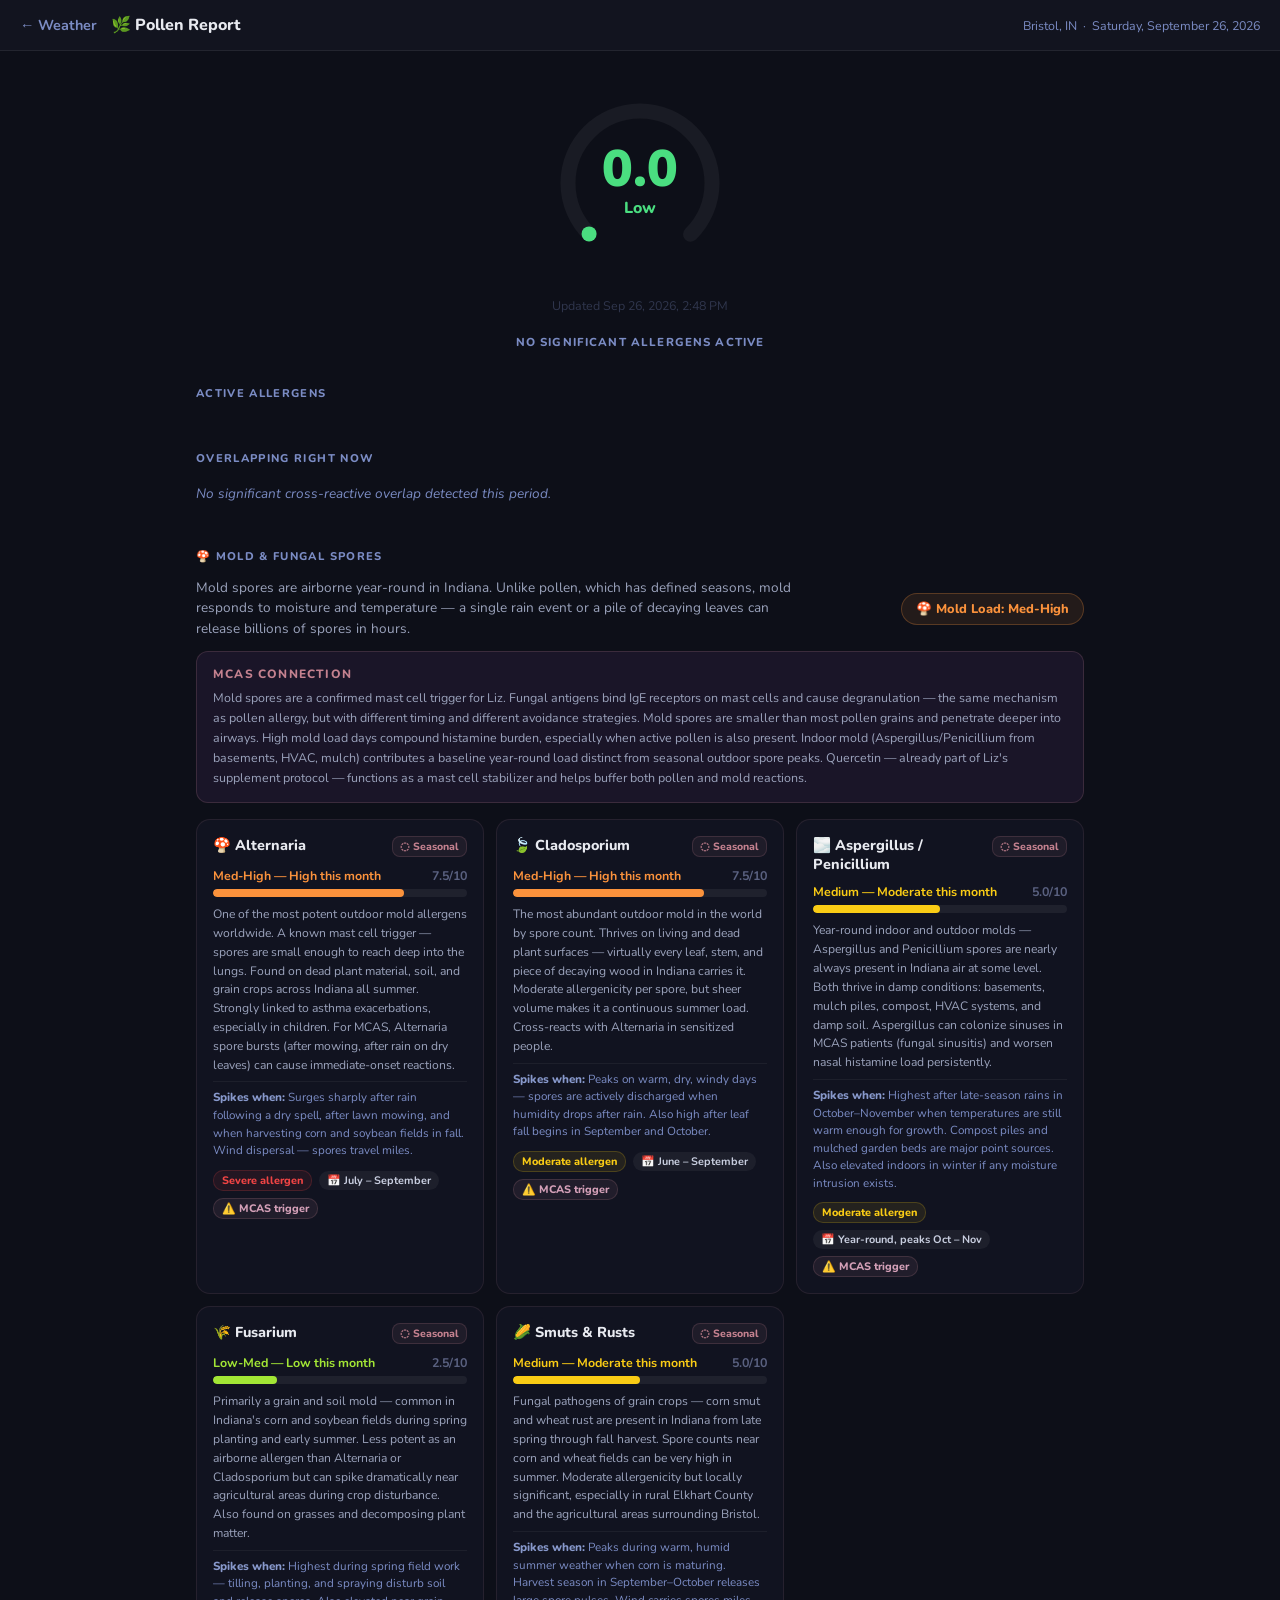
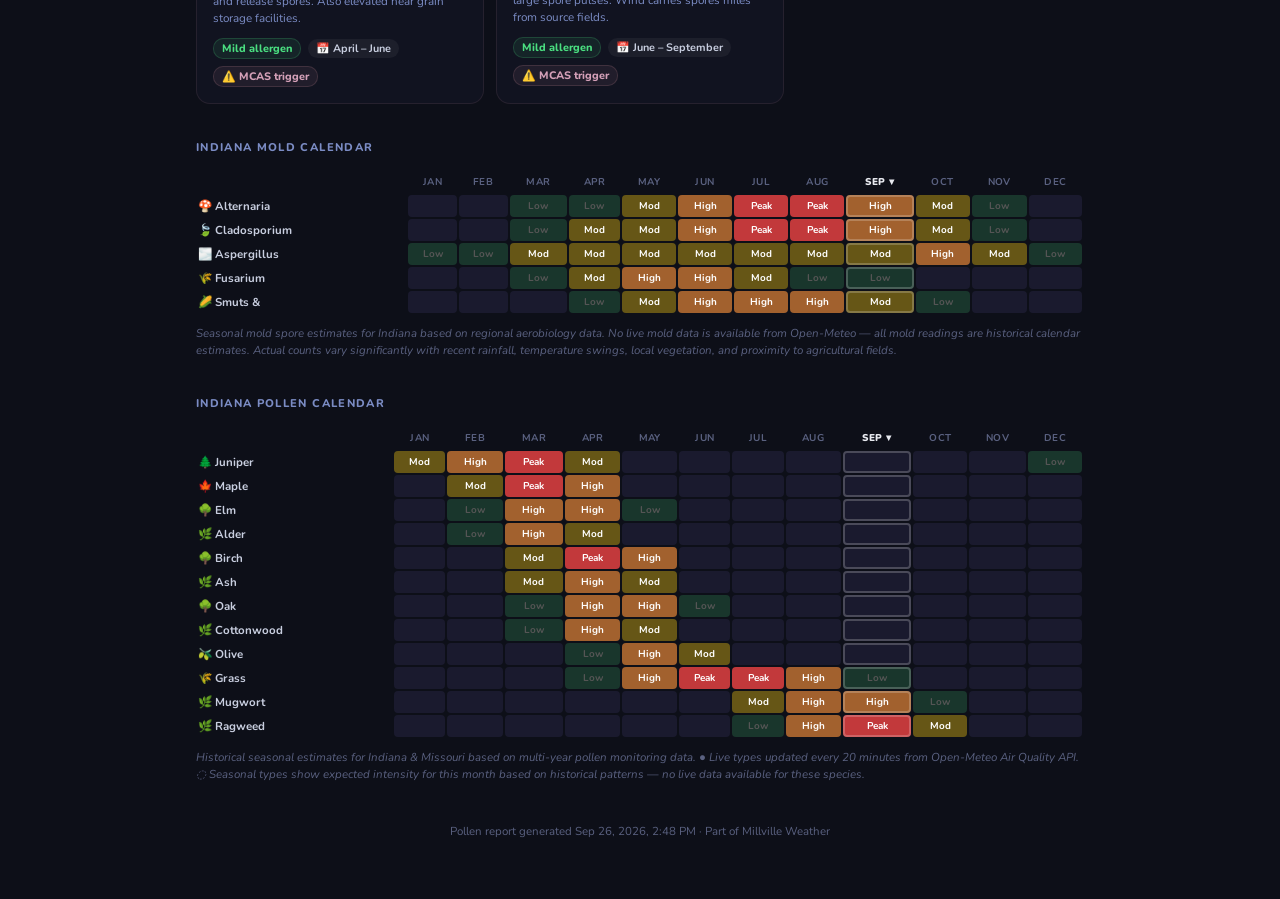
==== pollen.html @ 045cf6c4 "Weather update 2026-09-26T18:48:45.538Z" ====
<!DOCTYPE html>
<html lang="en">
<head>
<meta charset="UTF-8">
<meta name="viewport" content="width=device-width, initial-scale=1.0">
<title>Pollen Report — Bristol, IN</title>
<link href="https://fonts.googleapis.com/css2?family=Nunito:wght@400;600;700;800;900&display=swap" rel="stylesheet">
<style>
*,*::before,*::after{box-sizing:border-box;margin:0;padding:0}
body{font-family:'Nunito',sans-serif;background:#0d0f18;color:#e8eaf0;min-height:100vh}
a{text-decoration:none}

.top-bar{background:#12141f;border-bottom:1px solid #ffffff12;padding:14px 20px;display:flex;align-items:center;gap:14px;position:sticky;top:0;z-index:100}
.back-btn{color:#7b8cc4;font-size:0.9rem;font-weight:700;display:flex;align-items:center;gap:5px}
.back-btn:hover{color:#a0b4e8}
.top-bar-title{font-size:1rem;font-weight:800}
.top-bar-sub{font-size:0.78rem;color:#7b8cc4;margin-left:auto;text-align:right}

.container{max-width:920px;margin:0 auto;padding:28px 16px 60px}

.section-label{font-size:0.7rem;font-weight:800;letter-spacing:0.12em;text-transform:uppercase;color:#7b8cc4;margin-bottom:14px;margin-top:36px}

/* Gauge */
.score-section{text-align:center;margin-top:4px}
.gauge-outer{position:relative;display:inline-block;width:200px;height:200px}
.gauge-outer svg{display:block}
.gauge-center{position:absolute;top:50%;left:50%;transform:translate(-50%,-52%);text-align:center;pointer-events:none}
.gauge-num{font-size:3.2rem;font-weight:900;line-height:1}
.gauge-lbl{font-size:1rem;font-weight:800;margin-top:2px}
.updated-sub{font-size:0.78rem;color:#7b8cc450;margin-top:8px}

.predom-label{font-size:0.72rem;font-weight:800;text-transform:uppercase;letter-spacing:0.1em;color:#7b8cc4;margin:16px 0 10px}
.predom-chips{display:flex;flex-wrap:wrap;gap:8px;justify-content:center}
.predom-chip{background:#ffffff0f;border:1px solid #ffffff18;border-radius:20px;padding:6px 14px;font-size:0.85rem;font-weight:700;display:flex;align-items:center;gap:6px}

/* Allergen cards */
.allergen-grid{display:grid;grid-template-columns:repeat(auto-fill,minmax(260px,1fr));gap:12px}
.allergen-card{background:#12141f;border:1px solid #ffffff10;border-radius:14px;padding:16px}
.allergen-card.season-only{border-style:dashed;border-color:#ffffff18}
.card-top{display:flex;align-items:flex-start;justify-content:space-between;margin-bottom:10px;gap:8px}
.card-name{font-size:0.9rem;font-weight:800;line-height:1.3}
.live-badge{font-size:0.66rem;font-weight:800;color:#4ade80;background:#4ade8015;border:1px solid #4ade8030;border-radius:8px;padding:2px 7px;white-space:nowrap;flex-shrink:0}
.season-badge{font-size:0.66rem;font-weight:800;color:#facc15;background:#facc1515;border:1px solid #facc1530;border-radius:8px;padding:2px 7px;white-space:nowrap;flex-shrink:0}
.bar-row{display:flex;justify-content:space-between;margin-bottom:5px;font-size:0.78rem;font-weight:700}
.bar-track{background:#ffffff0f;border-radius:6px;height:8px;overflow:hidden}
.bar-fill{height:100%;border-radius:6px}
.card-note{font-size:0.76rem;color:#9ba3bc;line-height:1.55;margin-top:8px}
.card-meta{display:flex;gap:7px;margin-top:10px;flex-wrap:wrap;align-items:center}
.meta-pill{font-size:0.68rem;font-weight:700;background:#ffffff0d;border-radius:10px;padding:2px 8px;color:#c8cedf}
.allerg-pill{font-size:0.68rem;font-weight:800;border-radius:10px;padding:2px 8px}
.food-cross-row{font-size:0.73rem;color:#f59e0b;line-height:1.5;margin-top:7px;padding-top:7px;border-top:1px solid #f59e0b20}
.food-cross-label{font-weight:800;color:#fbbf24;margin-right:4px}

/* Overlaps */
.overlap-list{display:flex;flex-direction:column;gap:10px}
.overlap-card{background:#1e1222;border:1px solid #b5179e28;border-radius:12px;padding:14px 16px}
.overlap-title{font-size:0.9rem;font-weight:800;margin-bottom:5px;color:#d4a0e8}
.overlap-note{font-size:0.78rem;color:#9ba3bc;line-height:1.5}
.no-overlaps{font-size:0.85rem;color:#7b8cc4;font-style:italic;padding:4px 0}

/* Calendar */
.cal-wrap{overflow-x:auto;-webkit-overflow-scrolling:touch}
table.cal{width:100%;border-collapse:separate;border-spacing:2px;min-width:560px}
table.cal th{font-size:0.62rem;font-weight:700;text-transform:uppercase;letter-spacing:0.05em;color:#5a6180;padding:4px 2px;text-align:center}
table.cal th.cur{color:#e8eaf0;font-weight:900}
table.cal td.cal-label{font-size:0.72rem;font-weight:700;color:#c8cedf;white-space:nowrap;padding:3px 10px 3px 0;text-align:left}
.cal-cell{border-radius:4px;padding:4px 2px;text-align:center;font-size:0.62rem;font-weight:700;height:22px;display:flex;align-items:center;justify-content:center}
.cal-cell.cur-month{outline:2px solid #ffffff35;outline-offset:-2px;border-radius:4px}
.cal-note{font-size:0.72rem;color:#5a6180;margin-top:10px;font-style:italic;line-height:1.5}

/* Mold section */
.mold-header-row{display:flex;align-items:center;justify-content:space-between;flex-wrap:wrap;gap:10px;margin-bottom:12px}
.mold-overall-pill{font-size:0.8rem;font-weight:800;border-radius:20px;padding:6px 14px;border:1px solid}
.mold-mcas-note{background:#1a1528;border:1px solid #9b6b7a40;border-radius:12px;padding:14px 16px;margin-bottom:16px}
.mold-mcas-note-title{font-size:0.75rem;font-weight:800;text-transform:uppercase;letter-spacing:0.1em;color:#c4818f;margin-bottom:6px}
.mold-mcas-note-text{font-size:0.78rem;color:#9ba3bc;line-height:1.6}
.mold-grid{display:grid;grid-template-columns:repeat(auto-fill,minmax(260px,1fr));gap:12px}
.mold-card{background:#111320;border:1px solid #9b6b7a28;border-radius:14px;padding:16px}
.mold-card-top{display:flex;align-items:flex-start;justify-content:space-between;margin-bottom:10px;gap:8px}
.mold-card-name{font-size:0.9rem;font-weight:800;line-height:1.3}
.mold-season-badge{font-size:0.66rem;font-weight:800;color:#c4818f;background:#c4818f15;border:1px solid #c4818f30;border-radius:8px;padding:2px 7px;white-space:nowrap;flex-shrink:0}
.mold-card-note{font-size:0.76rem;color:#9ba3bc;line-height:1.55;margin-top:8px}
.mold-spikes-row{font-size:0.73rem;color:#7b8cc4;line-height:1.5;margin-top:7px;padding-top:7px;border-top:1px solid #ffffff0d}
.mold-spikes-label{font-weight:800;color:#8899cc}
.mold-card-meta{display:flex;gap:7px;margin-top:10px;flex-wrap:wrap;align-items:center}
.mold-allerg-pill{font-size:0.68rem;font-weight:800;border-radius:10px;padding:2px 8px}
.mold-mcas-pill{font-size:0.68rem;font-weight:800;background:#9b6b7a20;border:1px solid #9b6b7a40;border-radius:10px;padding:2px 8px;color:#d4a0b8}
.mold-cal-note{font-size:0.72rem;color:#5a6180;margin-top:10px;font-style:italic;line-height:1.5}

.page-footer{font-size:0.72rem;color:#5a6180;text-align:center;margin-top:40px}

@media(max-width:600px){
  .top-bar-sub{display:none}
  .allergen-grid{grid-template-columns:1fr}
  .gauge-outer{width:170px;height:170px}
  .gauge-num{font-size:2.6rem}
}
</style>
</head>
<body>

<div class="top-bar">
  <a href="index.html" class="back-btn">← Weather</a>
  <div class="top-bar-title">🌿 Pollen Report</div>
  <div class="top-bar-sub">Bristol, IN &nbsp;·&nbsp; Saturday, September 26, 2026</div>
</div>

<div class="container">

  <!-- ── Today's Score ── -->
  <div class="score-section">
    <div class="gauge-outer">
      <svg width="200" height="200" viewBox="0 0 200 200" style="transform:rotate(135deg)">
        <!-- background track: 270° arc -->
        <circle cx="100" cy="100" r="72" fill="none" stroke="#ffffff0d" stroke-width="15"
          stroke-dasharray="339.29 452.39" stroke-linecap="round"/>
        <!-- fill arc -->
        <circle cx="100" cy="100" r="72" fill="none" stroke="#4ade80" stroke-width="15"
          stroke-dasharray="0.00 452.39" stroke-linecap="round"/>
      </svg>
      <div class="gauge-center">
        <div class="gauge-num" style="color:#4ade80">0.0</div>
        <div class="gauge-lbl" style="color:#4ade80">Low</div>
      </div>
    </div>
    <div class="updated-sub">Updated Sep 26, 2026, 2:48 PM</div>

    <div class="predom-label" style="margin-top:20px">No significant allergens active</div>
  </div>

  <!-- ── Active Allergens ── -->
  <div class="section-label">Active Allergens</div>
  <div class="allergen-grid">
    
  </div>

  <!-- ── Cross-Reactivity ── -->
  <div class="section-label">Overlapping Right Now</div>
  <div class="overlap-list">
    <div class="no-overlaps">No significant cross-reactive overlap detected this period.</div>
  </div>

  <!-- ── Mold & Fungal Spores ── -->
  <div class="section-label" style="margin-top:42px">🍄 Mold &amp; Fungal Spores</div>

  <div class="mold-header-row">
    <div style="font-size:0.85rem;color:#9ba3bc;max-width:600px;line-height:1.5">
      Mold spores are airborne year-round in Indiana. Unlike pollen, which has defined seasons, mold responds to moisture and temperature — a single rain event or a pile of decaying leaves can release billions of spores in hours.
    </div>
    <div class="mold-overall-pill" style="color:#fb923c;background:#fb923c18;border-color:#fb923c40">
      🍄 Mold Load: Med-High
    </div>
  </div>

  <div class="mold-mcas-note">
    <div class="mold-mcas-note-title">MCAS Connection</div>
    <div class="mold-mcas-note-text">
      Mold spores are a confirmed mast cell trigger for Liz. Fungal antigens bind IgE receptors on mast cells and cause degranulation — the same mechanism as pollen allergy, but with different timing and different avoidance strategies. Mold spores are smaller than most pollen grains and penetrate deeper into airways. High mold load days compound histamine burden, especially when active pollen is also present. Indoor mold (Aspergillus/Penicillium from basements, HVAC, mulch) contributes a baseline year-round load distinct from seasonal outdoor spore peaks. Quercetin — already part of Liz's supplement protocol — functions as a mast cell stabilizer and helps buffer both pollen and mold reactions.
    </div>
  </div>

  <div class="mold-grid">
    <div class="mold-card">
  <div class="mold-card-top">
    <div class="mold-card-name">🍄 Alternaria</div>
    <span class="mold-season-badge">◌ Seasonal</span>
  </div>
  <div class="bar-row">
    <span style="color:#fb923c">Med-High — High this month</span>
    <span style="color:#5a6180">7.5/10</span>
  </div>
  <div class="bar-track"><div class="bar-fill" style="width:75%;background:#fb923c"></div></div>
  <div class="mold-card-note">One of the most potent outdoor mold allergens worldwide. A known mast cell trigger — spores are small enough to reach deep into the lungs. Found on dead plant material, soil, and grain crops across Indiana all summer. Strongly linked to asthma exacerbations, especially in children. For MCAS, Alternaria spore bursts (after mowing, after rain on dry leaves) can cause immediate-onset reactions.</div>
  <div class="mold-spikes-row"><span class="mold-spikes-label">Spikes when: </span>Surges sharply after rain following a dry spell, after lawn mowing, and when harvesting corn and soybean fields in fall. Wind dispersal — spores travel miles.</div>
  <div class="mold-card-meta">
    <span class="mold-allerg-pill" style="color:#ef4444;background:#ef444415;border:1px solid #ef444430">Severe allergen</span>
    <span class="meta-pill">📅 July – September</span>
    <span class="mold-mcas-pill">⚠️ MCAS trigger</span>
  </div>
</div><div class="mold-card">
  <div class="mold-card-top">
    <div class="mold-card-name">🍃 Cladosporium</div>
    <span class="mold-season-badge">◌ Seasonal</span>
  </div>
  <div class="bar-row">
    <span style="color:#fb923c">Med-High — High this month</span>
    <span style="color:#5a6180">7.5/10</span>
  </div>
  <div class="bar-track"><div class="bar-fill" style="width:75%;background:#fb923c"></div></div>
  <div class="mold-card-note">The most abundant outdoor mold in the world by spore count. Thrives on living and dead plant surfaces — virtually every leaf, stem, and piece of decaying wood in Indiana carries it. Moderate allergenicity per spore, but sheer volume makes it a continuous summer load. Cross-reacts with Alternaria in sensitized people.</div>
  <div class="mold-spikes-row"><span class="mold-spikes-label">Spikes when: </span>Peaks on warm, dry, windy days — spores are actively discharged when humidity drops after rain. Also high after leaf fall begins in September and October.</div>
  <div class="mold-card-meta">
    <span class="mold-allerg-pill" style="color:#facc15;background:#facc1515;border:1px solid #facc1530">Moderate allergen</span>
    <span class="meta-pill">📅 June – September</span>
    <span class="mold-mcas-pill">⚠️ MCAS trigger</span>
  </div>
</div><div class="mold-card">
  <div class="mold-card-top">
    <div class="mold-card-name">🌫️ Aspergillus / Penicillium</div>
    <span class="mold-season-badge">◌ Seasonal</span>
  </div>
  <div class="bar-row">
    <span style="color:#facc15">Medium — Moderate this month</span>
    <span style="color:#5a6180">5.0/10</span>
  </div>
  <div class="bar-track"><div class="bar-fill" style="width:50%;background:#facc15"></div></div>
  <div class="mold-card-note">Year-round indoor and outdoor molds — Aspergillus and Penicillium spores are nearly always present in Indiana air at some level. Both thrive in damp conditions: basements, mulch piles, compost, HVAC systems, and damp soil. Aspergillus can colonize sinuses in MCAS patients (fungal sinusitis) and worsen nasal histamine load persistently.</div>
  <div class="mold-spikes-row"><span class="mold-spikes-label">Spikes when: </span>Highest after late-season rains in October–November when temperatures are still warm enough for growth. Compost piles and mulched garden beds are major point sources. Also elevated indoors in winter if any moisture intrusion exists.</div>
  <div class="mold-card-meta">
    <span class="mold-allerg-pill" style="color:#facc15;background:#facc1515;border:1px solid #facc1530">Moderate allergen</span>
    <span class="meta-pill">📅 Year-round, peaks Oct – Nov</span>
    <span class="mold-mcas-pill">⚠️ MCAS trigger</span>
  </div>
</div><div class="mold-card">
  <div class="mold-card-top">
    <div class="mold-card-name">🌾 Fusarium</div>
    <span class="mold-season-badge">◌ Seasonal</span>
  </div>
  <div class="bar-row">
    <span style="color:#a3e635">Low-Med — Low this month</span>
    <span style="color:#5a6180">2.5/10</span>
  </div>
  <div class="bar-track"><div class="bar-fill" style="width:25%;background:#a3e635"></div></div>
  <div class="mold-card-note">Primarily a grain and soil mold — common in Indiana's corn and soybean fields during spring planting and early summer. Less potent as an airborne allergen than Alternaria or Cladosporium but can spike dramatically near agricultural areas during crop disturbance. Also found on grasses and decomposing plant matter.</div>
  <div class="mold-spikes-row"><span class="mold-spikes-label">Spikes when: </span>Highest during spring field work — tilling, planting, and spraying disturb soil and release spores. Also elevated near grain storage facilities.</div>
  <div class="mold-card-meta">
    <span class="mold-allerg-pill" style="color:#4ade80;background:#4ade8015;border:1px solid #4ade8030">Mild allergen</span>
    <span class="meta-pill">📅 April – June</span>
    <span class="mold-mcas-pill">⚠️ MCAS trigger</span>
  </div>
</div><div class="mold-card">
  <div class="mold-card-top">
    <div class="mold-card-name">🌽 Smuts & Rusts</div>
    <span class="mold-season-badge">◌ Seasonal</span>
  </div>
  <div class="bar-row">
    <span style="color:#facc15">Medium — Moderate this month</span>
    <span style="color:#5a6180">5.0/10</span>
  </div>
  <div class="bar-track"><div class="bar-fill" style="width:50%;background:#facc15"></div></div>
  <div class="mold-card-note">Fungal pathogens of grain crops — corn smut and wheat rust are present in Indiana from late spring through fall harvest. Spore counts near corn and wheat fields can be very high in summer. Moderate allergenicity but locally significant, especially in rural Elkhart County and the agricultural areas surrounding Bristol.</div>
  <div class="mold-spikes-row"><span class="mold-spikes-label">Spikes when: </span>Peaks during warm, humid summer weather when corn is maturing. Harvest season in September–October releases large spore pulses. Wind carries spores miles from source fields.</div>
  <div class="mold-card-meta">
    <span class="mold-allerg-pill" style="color:#4ade80;background:#4ade8015;border:1px solid #4ade8030">Mild allergen</span>
    <span class="meta-pill">📅 June – September</span>
    <span class="mold-mcas-pill">⚠️ MCAS trigger</span>
  </div>
</div>
  </div>

  <!-- ── Mold Calendar ── -->
  <div class="section-label" style="margin-top:36px">Indiana Mold Calendar</div>
  <div class="cal-wrap">
  <table class="cal">
    <thead>
      <tr>
        <th></th>
        <th class="">Jan</th><th class="">Feb</th><th class="">Mar</th><th class="">Apr</th><th class="">May</th><th class="">Jun</th><th class="">Jul</th><th class="">Aug</th><th class="cur">Sep ▾</th><th class="">Oct</th><th class="">Nov</th><th class="">Dec</th>
      </tr>
    </thead>
    <tbody>
      <tr>
    <td class="cal-label">🍄 Alternaria</td>
    <td><div class="cal-cell" style="background:#1a1a2e;color:#555"></div></td><td><div class="cal-cell" style="background:#1a1a2e;color:#555"></div></td><td><div class="cal-cell" style="background:#4ade8030;color:#555">Low</div></td><td><div class="cal-cell" style="background:#4ade8030;color:#555">Low</div></td><td><div class="cal-cell" style="background:#facc1560;color:#fff">Mod</div></td><td><div class="cal-cell" style="background:#fb923ca0;color:#fff">High</div></td><td><div class="cal-cell" style="background:#ef4444cc;color:#fff">Peak</div></td><td><div class="cal-cell" style="background:#ef4444cc;color:#fff">Peak</div></td><td><div class="cal-cell cur-month" style="background:#fb923ca0;color:#fff">High</div></td><td><div class="cal-cell" style="background:#facc1560;color:#fff">Mod</div></td><td><div class="cal-cell" style="background:#4ade8030;color:#555">Low</div></td><td><div class="cal-cell" style="background:#1a1a2e;color:#555"></div></td>
  </tr><tr>
    <td class="cal-label">🍃 Cladosporium</td>
    <td><div class="cal-cell" style="background:#1a1a2e;color:#555"></div></td><td><div class="cal-cell" style="background:#1a1a2e;color:#555"></div></td><td><div class="cal-cell" style="background:#4ade8030;color:#555">Low</div></td><td><div class="cal-cell" style="background:#facc1560;color:#fff">Mod</div></td><td><div class="cal-cell" style="background:#facc1560;color:#fff">Mod</div></td><td><div class="cal-cell" style="background:#fb923ca0;color:#fff">High</div></td><td><div class="cal-cell" style="background:#ef4444cc;color:#fff">Peak</div></td><td><div class="cal-cell" style="background:#ef4444cc;color:#fff">Peak</div></td><td><div class="cal-cell cur-month" style="background:#fb923ca0;color:#fff">High</div></td><td><div class="cal-cell" style="background:#facc1560;color:#fff">Mod</div></td><td><div class="cal-cell" style="background:#4ade8030;color:#555">Low</div></td><td><div class="cal-cell" style="background:#1a1a2e;color:#555"></div></td>
  </tr><tr>
    <td class="cal-label">🌫️ Aspergillus </td>
    <td><div class="cal-cell" style="background:#4ade8030;color:#555">Low</div></td><td><div class="cal-cell" style="background:#4ade8030;color:#555">Low</div></td><td><div class="cal-cell" style="background:#facc1560;color:#fff">Mod</div></td><td><div class="cal-cell" style="background:#facc1560;color:#fff">Mod</div></td><td><div class="cal-cell" style="background:#facc1560;color:#fff">Mod</div></td><td><div class="cal-cell" style="background:#facc1560;color:#fff">Mod</div></td><td><div class="cal-cell" style="background:#facc1560;color:#fff">Mod</div></td><td><div class="cal-cell" style="background:#facc1560;color:#fff">Mod</div></td><td><div class="cal-cell cur-month" style="background:#facc1560;color:#fff">Mod</div></td><td><div class="cal-cell" style="background:#fb923ca0;color:#fff">High</div></td><td><div class="cal-cell" style="background:#facc1560;color:#fff">Mod</div></td><td><div class="cal-cell" style="background:#4ade8030;color:#555">Low</div></td>
  </tr><tr>
    <td class="cal-label">🌾 Fusarium</td>
    <td><div class="cal-cell" style="background:#1a1a2e;color:#555"></div></td><td><div class="cal-cell" style="background:#1a1a2e;color:#555"></div></td><td><div class="cal-cell" style="background:#4ade8030;color:#555">Low</div></td><td><div class="cal-cell" style="background:#facc1560;color:#fff">Mod</div></td><td><div class="cal-cell" style="background:#fb923ca0;color:#fff">High</div></td><td><div class="cal-cell" style="background:#fb923ca0;color:#fff">High</div></td><td><div class="cal-cell" style="background:#facc1560;color:#fff">Mod</div></td><td><div class="cal-cell" style="background:#4ade8030;color:#555">Low</div></td><td><div class="cal-cell cur-month" style="background:#4ade8030;color:#555">Low</div></td><td><div class="cal-cell" style="background:#1a1a2e;color:#555"></div></td><td><div class="cal-cell" style="background:#1a1a2e;color:#555"></div></td><td><div class="cal-cell" style="background:#1a1a2e;color:#555"></div></td>
  </tr><tr>
    <td class="cal-label">🌽 Smuts &</td>
    <td><div class="cal-cell" style="background:#1a1a2e;color:#555"></div></td><td><div class="cal-cell" style="background:#1a1a2e;color:#555"></div></td><td><div class="cal-cell" style="background:#1a1a2e;color:#555"></div></td><td><div class="cal-cell" style="background:#4ade8030;color:#555">Low</div></td><td><div class="cal-cell" style="background:#facc1560;color:#fff">Mod</div></td><td><div class="cal-cell" style="background:#fb923ca0;color:#fff">High</div></td><td><div class="cal-cell" style="background:#fb923ca0;color:#fff">High</div></td><td><div class="cal-cell" style="background:#fb923ca0;color:#fff">High</div></td><td><div class="cal-cell cur-month" style="background:#facc1560;color:#fff">Mod</div></td><td><div class="cal-cell" style="background:#4ade8030;color:#555">Low</div></td><td><div class="cal-cell" style="background:#1a1a2e;color:#555"></div></td><td><div class="cal-cell" style="background:#1a1a2e;color:#555"></div></td>
  </tr>
    </tbody>
  </table>
  </div>
  <div class="mold-cal-note">Seasonal mold spore estimates for Indiana based on regional aerobiology data. No live mold data is available from Open-Meteo — all mold readings are historical calendar estimates. Actual counts vary significantly with recent rainfall, temperature swings, local vegetation, and proximity to agricultural fields.</div>

  <!-- ── Year Calendar ── -->
  <div class="section-label">Indiana Pollen Calendar</div>
  <div class="cal-wrap">
  <table class="cal">
    <thead>
      <tr>
        <th></th>
        <th class="">Jan</th><th class="">Feb</th><th class="">Mar</th><th class="">Apr</th><th class="">May</th><th class="">Jun</th><th class="">Jul</th><th class="">Aug</th><th class="cur">Sep ▾</th><th class="">Oct</th><th class="">Nov</th><th class="">Dec</th>
      </tr>
    </thead>
    <tbody>
      <tr>
    <td class="cal-label">🌲 Juniper </td>
    <td><div class="cal-cell" style="background:#facc1560;color:#fff">Mod</div></td><td><div class="cal-cell" style="background:#fb923ca0;color:#fff">High</div></td><td><div class="cal-cell" style="background:#ef4444cc;color:#fff">Peak</div></td><td><div class="cal-cell" style="background:#facc1560;color:#fff">Mod</div></td><td><div class="cal-cell" style="background:#1a1a2e;color:#555"></div></td><td><div class="cal-cell" style="background:#1a1a2e;color:#555"></div></td><td><div class="cal-cell" style="background:#1a1a2e;color:#555"></div></td><td><div class="cal-cell" style="background:#1a1a2e;color:#555"></div></td><td><div class="cal-cell cur-month" style="background:#1a1a2e;color:#555"></div></td><td><div class="cal-cell" style="background:#1a1a2e;color:#555"></div></td><td><div class="cal-cell" style="background:#1a1a2e;color:#555"></div></td><td><div class="cal-cell" style="background:#4ade8030;color:#555">Low</div></td>
  </tr><tr>
    <td class="cal-label">🍁 Maple</td>
    <td><div class="cal-cell" style="background:#1a1a2e;color:#555"></div></td><td><div class="cal-cell" style="background:#facc1560;color:#fff">Mod</div></td><td><div class="cal-cell" style="background:#ef4444cc;color:#fff">Peak</div></td><td><div class="cal-cell" style="background:#fb923ca0;color:#fff">High</div></td><td><div class="cal-cell" style="background:#1a1a2e;color:#555"></div></td><td><div class="cal-cell" style="background:#1a1a2e;color:#555"></div></td><td><div class="cal-cell" style="background:#1a1a2e;color:#555"></div></td><td><div class="cal-cell" style="background:#1a1a2e;color:#555"></div></td><td><div class="cal-cell cur-month" style="background:#1a1a2e;color:#555"></div></td><td><div class="cal-cell" style="background:#1a1a2e;color:#555"></div></td><td><div class="cal-cell" style="background:#1a1a2e;color:#555"></div></td><td><div class="cal-cell" style="background:#1a1a2e;color:#555"></div></td>
  </tr><tr>
    <td class="cal-label">🌳 Elm</td>
    <td><div class="cal-cell" style="background:#1a1a2e;color:#555"></div></td><td><div class="cal-cell" style="background:#4ade8030;color:#555">Low</div></td><td><div class="cal-cell" style="background:#fb923ca0;color:#fff">High</div></td><td><div class="cal-cell" style="background:#fb923ca0;color:#fff">High</div></td><td><div class="cal-cell" style="background:#4ade8030;color:#555">Low</div></td><td><div class="cal-cell" style="background:#1a1a2e;color:#555"></div></td><td><div class="cal-cell" style="background:#1a1a2e;color:#555"></div></td><td><div class="cal-cell" style="background:#1a1a2e;color:#555"></div></td><td><div class="cal-cell cur-month" style="background:#1a1a2e;color:#555"></div></td><td><div class="cal-cell" style="background:#1a1a2e;color:#555"></div></td><td><div class="cal-cell" style="background:#1a1a2e;color:#555"></div></td><td><div class="cal-cell" style="background:#1a1a2e;color:#555"></div></td>
  </tr><tr>
    <td class="cal-label">🌿 Alder</td>
    <td><div class="cal-cell" style="background:#1a1a2e;color:#555"></div></td><td><div class="cal-cell" style="background:#4ade8030;color:#555">Low</div></td><td><div class="cal-cell" style="background:#fb923ca0;color:#fff">High</div></td><td><div class="cal-cell" style="background:#facc1560;color:#fff">Mod</div></td><td><div class="cal-cell" style="background:#1a1a2e;color:#555"></div></td><td><div class="cal-cell" style="background:#1a1a2e;color:#555"></div></td><td><div class="cal-cell" style="background:#1a1a2e;color:#555"></div></td><td><div class="cal-cell" style="background:#1a1a2e;color:#555"></div></td><td><div class="cal-cell cur-month" style="background:#1a1a2e;color:#555"></div></td><td><div class="cal-cell" style="background:#1a1a2e;color:#555"></div></td><td><div class="cal-cell" style="background:#1a1a2e;color:#555"></div></td><td><div class="cal-cell" style="background:#1a1a2e;color:#555"></div></td>
  </tr><tr>
    <td class="cal-label">🌳 Birch</td>
    <td><div class="cal-cell" style="background:#1a1a2e;color:#555"></div></td><td><div class="cal-cell" style="background:#1a1a2e;color:#555"></div></td><td><div class="cal-cell" style="background:#facc1560;color:#fff">Mod</div></td><td><div class="cal-cell" style="background:#ef4444cc;color:#fff">Peak</div></td><td><div class="cal-cell" style="background:#fb923ca0;color:#fff">High</div></td><td><div class="cal-cell" style="background:#1a1a2e;color:#555"></div></td><td><div class="cal-cell" style="background:#1a1a2e;color:#555"></div></td><td><div class="cal-cell" style="background:#1a1a2e;color:#555"></div></td><td><div class="cal-cell cur-month" style="background:#1a1a2e;color:#555"></div></td><td><div class="cal-cell" style="background:#1a1a2e;color:#555"></div></td><td><div class="cal-cell" style="background:#1a1a2e;color:#555"></div></td><td><div class="cal-cell" style="background:#1a1a2e;color:#555"></div></td>
  </tr><tr>
    <td class="cal-label">🌿 Ash</td>
    <td><div class="cal-cell" style="background:#1a1a2e;color:#555"></div></td><td><div class="cal-cell" style="background:#1a1a2e;color:#555"></div></td><td><div class="cal-cell" style="background:#facc1560;color:#fff">Mod</div></td><td><div class="cal-cell" style="background:#fb923ca0;color:#fff">High</div></td><td><div class="cal-cell" style="background:#facc1560;color:#fff">Mod</div></td><td><div class="cal-cell" style="background:#1a1a2e;color:#555"></div></td><td><div class="cal-cell" style="background:#1a1a2e;color:#555"></div></td><td><div class="cal-cell" style="background:#1a1a2e;color:#555"></div></td><td><div class="cal-cell cur-month" style="background:#1a1a2e;color:#555"></div></td><td><div class="cal-cell" style="background:#1a1a2e;color:#555"></div></td><td><div class="cal-cell" style="background:#1a1a2e;color:#555"></div></td><td><div class="cal-cell" style="background:#1a1a2e;color:#555"></div></td>
  </tr><tr>
    <td class="cal-label">🌳 Oak</td>
    <td><div class="cal-cell" style="background:#1a1a2e;color:#555"></div></td><td><div class="cal-cell" style="background:#1a1a2e;color:#555"></div></td><td><div class="cal-cell" style="background:#4ade8030;color:#555">Low</div></td><td><div class="cal-cell" style="background:#fb923ca0;color:#fff">High</div></td><td><div class="cal-cell" style="background:#fb923ca0;color:#fff">High</div></td><td><div class="cal-cell" style="background:#4ade8030;color:#555">Low</div></td><td><div class="cal-cell" style="background:#1a1a2e;color:#555"></div></td><td><div class="cal-cell" style="background:#1a1a2e;color:#555"></div></td><td><div class="cal-cell cur-month" style="background:#1a1a2e;color:#555"></div></td><td><div class="cal-cell" style="background:#1a1a2e;color:#555"></div></td><td><div class="cal-cell" style="background:#1a1a2e;color:#555"></div></td><td><div class="cal-cell" style="background:#1a1a2e;color:#555"></div></td>
  </tr><tr>
    <td class="cal-label">🌿 Cottonwood </td>
    <td><div class="cal-cell" style="background:#1a1a2e;color:#555"></div></td><td><div class="cal-cell" style="background:#1a1a2e;color:#555"></div></td><td><div class="cal-cell" style="background:#4ade8030;color:#555">Low</div></td><td><div class="cal-cell" style="background:#fb923ca0;color:#fff">High</div></td><td><div class="cal-cell" style="background:#facc1560;color:#fff">Mod</div></td><td><div class="cal-cell" style="background:#1a1a2e;color:#555"></div></td><td><div class="cal-cell" style="background:#1a1a2e;color:#555"></div></td><td><div class="cal-cell" style="background:#1a1a2e;color:#555"></div></td><td><div class="cal-cell cur-month" style="background:#1a1a2e;color:#555"></div></td><td><div class="cal-cell" style="background:#1a1a2e;color:#555"></div></td><td><div class="cal-cell" style="background:#1a1a2e;color:#555"></div></td><td><div class="cal-cell" style="background:#1a1a2e;color:#555"></div></td>
  </tr><tr>
    <td class="cal-label">🫒 Olive</td>
    <td><div class="cal-cell" style="background:#1a1a2e;color:#555"></div></td><td><div class="cal-cell" style="background:#1a1a2e;color:#555"></div></td><td><div class="cal-cell" style="background:#1a1a2e;color:#555"></div></td><td><div class="cal-cell" style="background:#4ade8030;color:#555">Low</div></td><td><div class="cal-cell" style="background:#fb923ca0;color:#fff">High</div></td><td><div class="cal-cell" style="background:#facc1560;color:#fff">Mod</div></td><td><div class="cal-cell" style="background:#1a1a2e;color:#555"></div></td><td><div class="cal-cell" style="background:#1a1a2e;color:#555"></div></td><td><div class="cal-cell cur-month" style="background:#1a1a2e;color:#555"></div></td><td><div class="cal-cell" style="background:#1a1a2e;color:#555"></div></td><td><div class="cal-cell" style="background:#1a1a2e;color:#555"></div></td><td><div class="cal-cell" style="background:#1a1a2e;color:#555"></div></td>
  </tr><tr>
    <td class="cal-label">🌾 Grass</td>
    <td><div class="cal-cell" style="background:#1a1a2e;color:#555"></div></td><td><div class="cal-cell" style="background:#1a1a2e;color:#555"></div></td><td><div class="cal-cell" style="background:#1a1a2e;color:#555"></div></td><td><div class="cal-cell" style="background:#4ade8030;color:#555">Low</div></td><td><div class="cal-cell" style="background:#fb923ca0;color:#fff">High</div></td><td><div class="cal-cell" style="background:#ef4444cc;color:#fff">Peak</div></td><td><div class="cal-cell" style="background:#ef4444cc;color:#fff">Peak</div></td><td><div class="cal-cell" style="background:#fb923ca0;color:#fff">High</div></td><td><div class="cal-cell cur-month" style="background:#4ade8030;color:#555">Low</div></td><td><div class="cal-cell" style="background:#1a1a2e;color:#555"></div></td><td><div class="cal-cell" style="background:#1a1a2e;color:#555"></div></td><td><div class="cal-cell" style="background:#1a1a2e;color:#555"></div></td>
  </tr><tr>
    <td class="cal-label">🌿 Mugwort</td>
    <td><div class="cal-cell" style="background:#1a1a2e;color:#555"></div></td><td><div class="cal-cell" style="background:#1a1a2e;color:#555"></div></td><td><div class="cal-cell" style="background:#1a1a2e;color:#555"></div></td><td><div class="cal-cell" style="background:#1a1a2e;color:#555"></div></td><td><div class="cal-cell" style="background:#1a1a2e;color:#555"></div></td><td><div class="cal-cell" style="background:#1a1a2e;color:#555"></div></td><td><div class="cal-cell" style="background:#facc1560;color:#fff">Mod</div></td><td><div class="cal-cell" style="background:#fb923ca0;color:#fff">High</div></td><td><div class="cal-cell cur-month" style="background:#fb923ca0;color:#fff">High</div></td><td><div class="cal-cell" style="background:#4ade8030;color:#555">Low</div></td><td><div class="cal-cell" style="background:#1a1a2e;color:#555"></div></td><td><div class="cal-cell" style="background:#1a1a2e;color:#555"></div></td>
  </tr><tr>
    <td class="cal-label">🌿 Ragweed</td>
    <td><div class="cal-cell" style="background:#1a1a2e;color:#555"></div></td><td><div class="cal-cell" style="background:#1a1a2e;color:#555"></div></td><td><div class="cal-cell" style="background:#1a1a2e;color:#555"></div></td><td><div class="cal-cell" style="background:#1a1a2e;color:#555"></div></td><td><div class="cal-cell" style="background:#1a1a2e;color:#555"></div></td><td><div class="cal-cell" style="background:#1a1a2e;color:#555"></div></td><td><div class="cal-cell" style="background:#4ade8030;color:#555">Low</div></td><td><div class="cal-cell" style="background:#fb923ca0;color:#fff">High</div></td><td><div class="cal-cell cur-month" style="background:#ef4444cc;color:#fff">Peak</div></td><td><div class="cal-cell" style="background:#facc1560;color:#fff">Mod</div></td><td><div class="cal-cell" style="background:#1a1a2e;color:#555"></div></td><td><div class="cal-cell" style="background:#1a1a2e;color:#555"></div></td>
  </tr>
    </tbody>
  </table>
  </div>
  <div class="cal-note">Historical seasonal estimates for Indiana &amp; Missouri based on multi-year pollen monitoring data. ● Live types updated every 20 minutes from Open-Meteo Air Quality API. ◌ Seasonal types show expected intensity for this month based on historical patterns — no live data available for these species.</div>

  <div class="page-footer">Pollen report generated Sep 26, 2026, 2:48 PM · Part of Millville Weather</div>

</div>
</body>
</html>
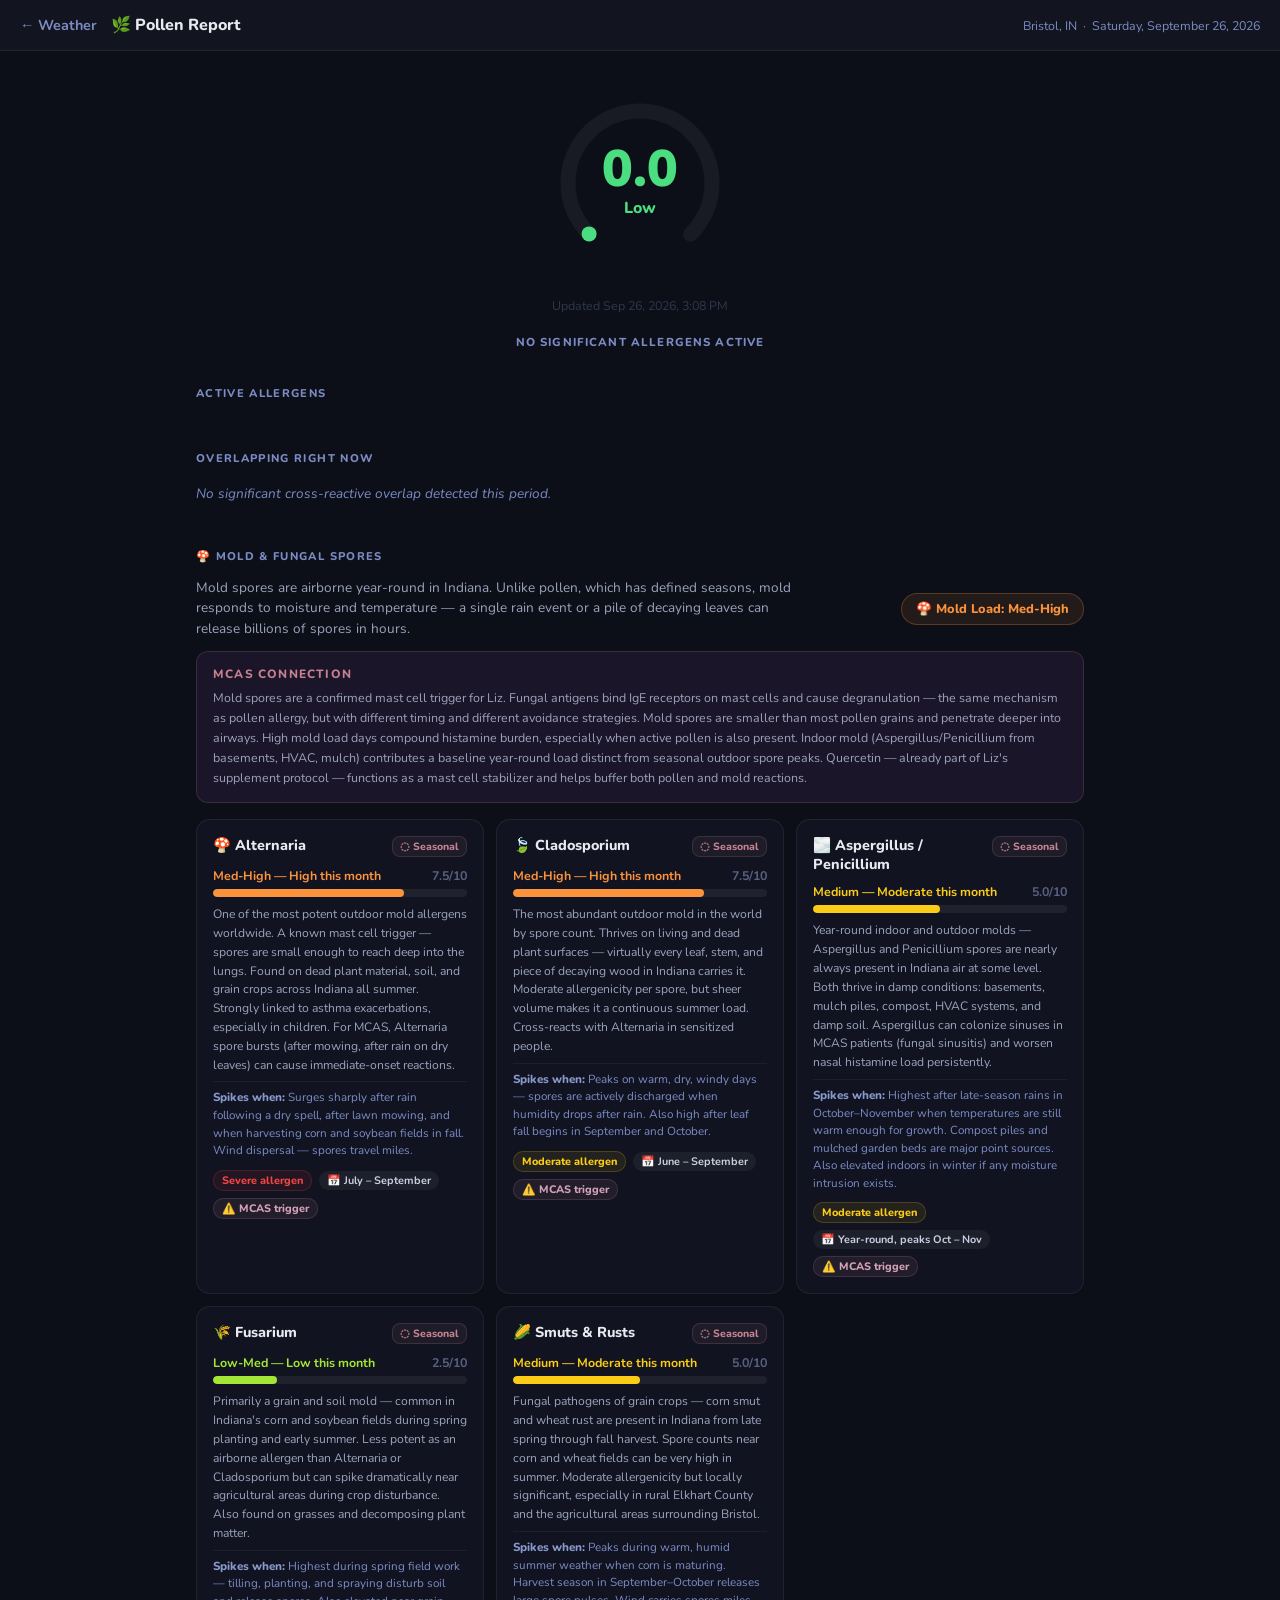
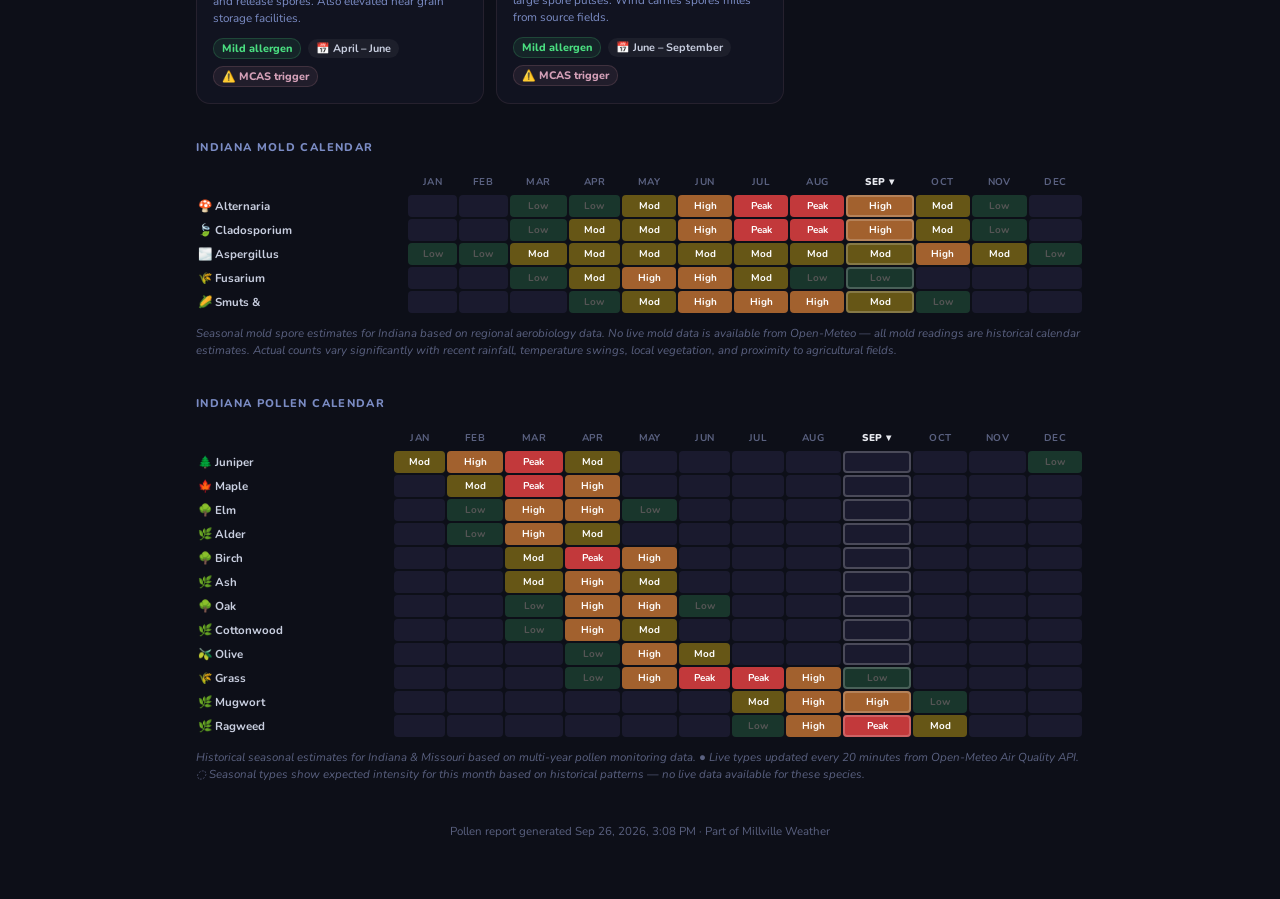
==== commit 58f20ccb: "Weather update 2026-09-26T19:08:46.373Z" ====
--- a/pollen.html
+++ b/pollen.html
@@ -123,7 +123,7 @@
         <div class="gauge-lbl" style="color:#4ade80">Low</div>
       </div>
     </div>
-    <div class="updated-sub">Updated Sep 26, 2026, 2:48 PM</div>
+    <div class="updated-sub">Updated Sep 26, 2026, 3:08 PM</div>
 
     <div class="predom-label" style="margin-top:20px">No significant allergens active</div>
   </div>
@@ -333,7 +333,7 @@
   </div>
   <div class="cal-note">Historical seasonal estimates for Indiana &amp; Missouri based on multi-year pollen monitoring data. ● Live types updated every 20 minutes from Open-Meteo Air Quality API. ◌ Seasonal types show expected intensity for this month based on historical patterns — no live data available for these species.</div>
 
-  <div class="page-footer">Pollen report generated Sep 26, 2026, 2:48 PM · Part of Millville Weather</div>
+  <div class="page-footer">Pollen report generated Sep 26, 2026, 3:08 PM · Part of Millville Weather</div>
 
 </div>
 </body>
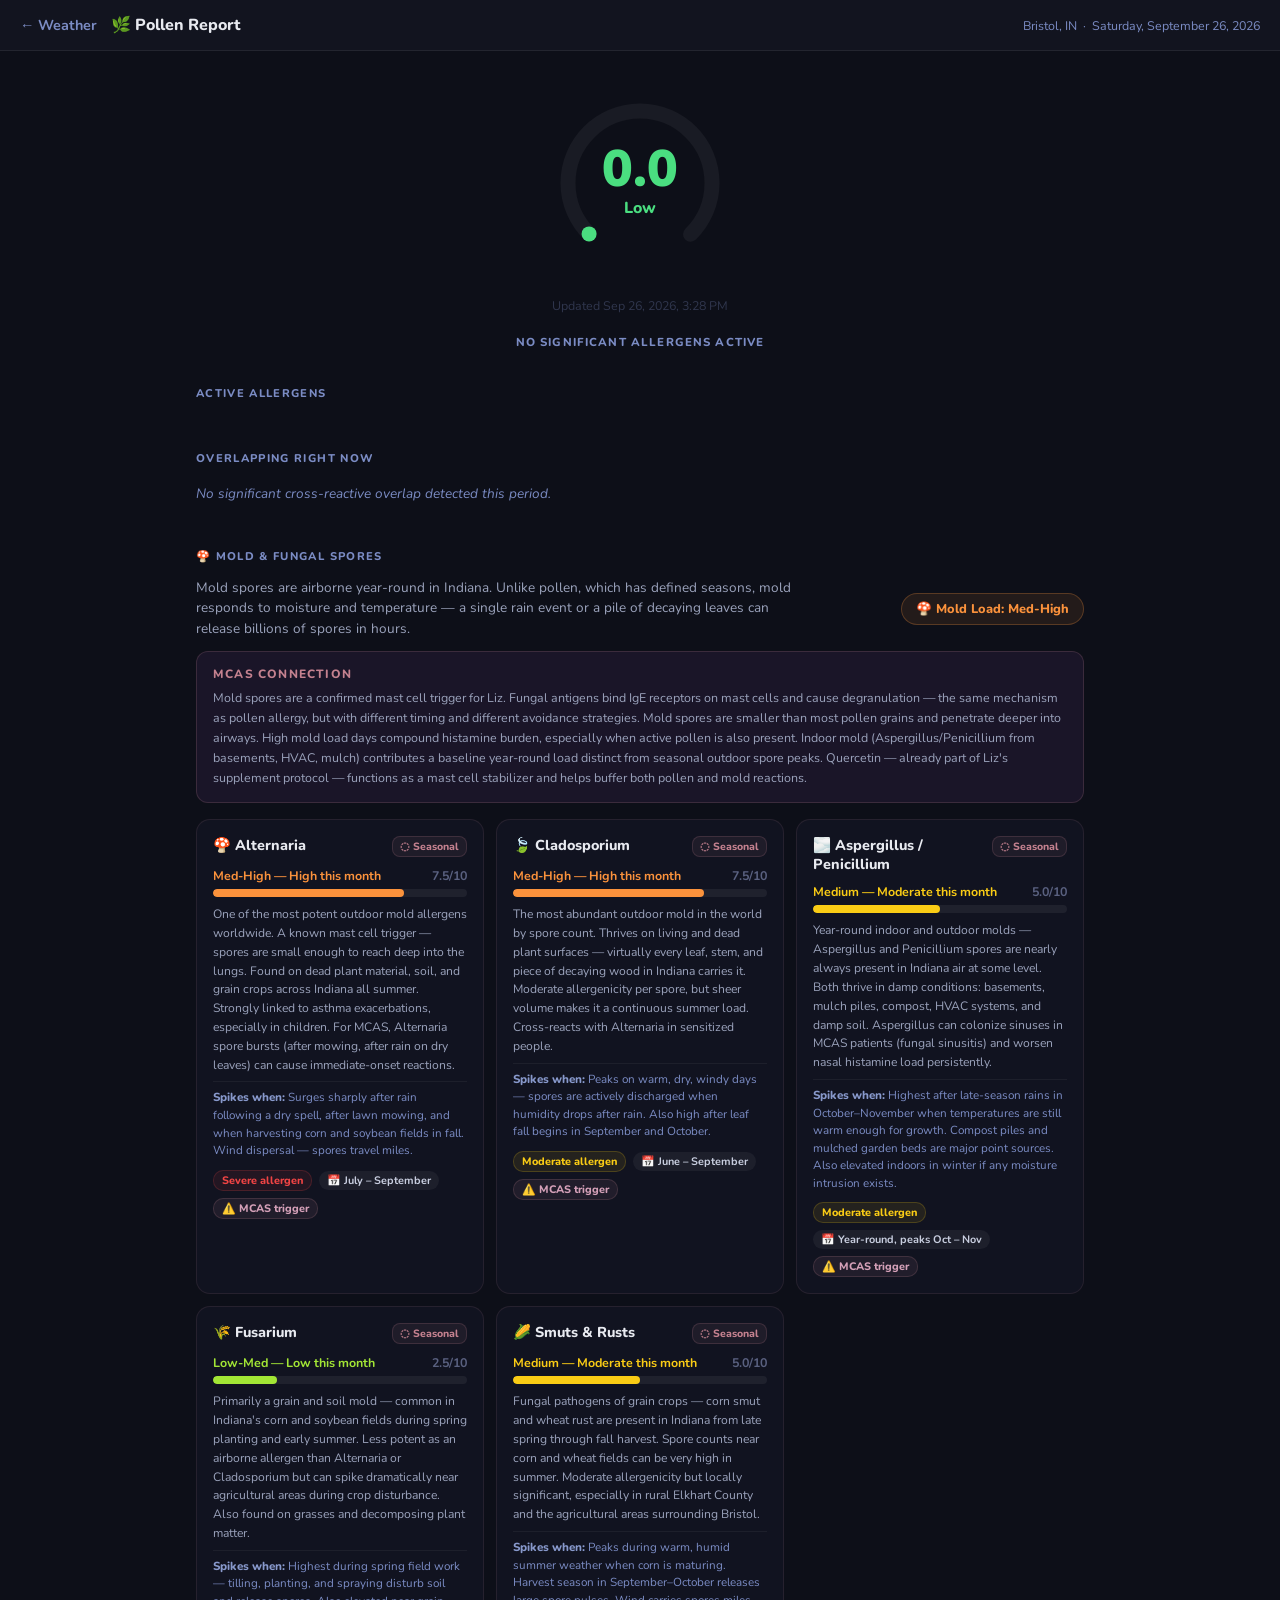
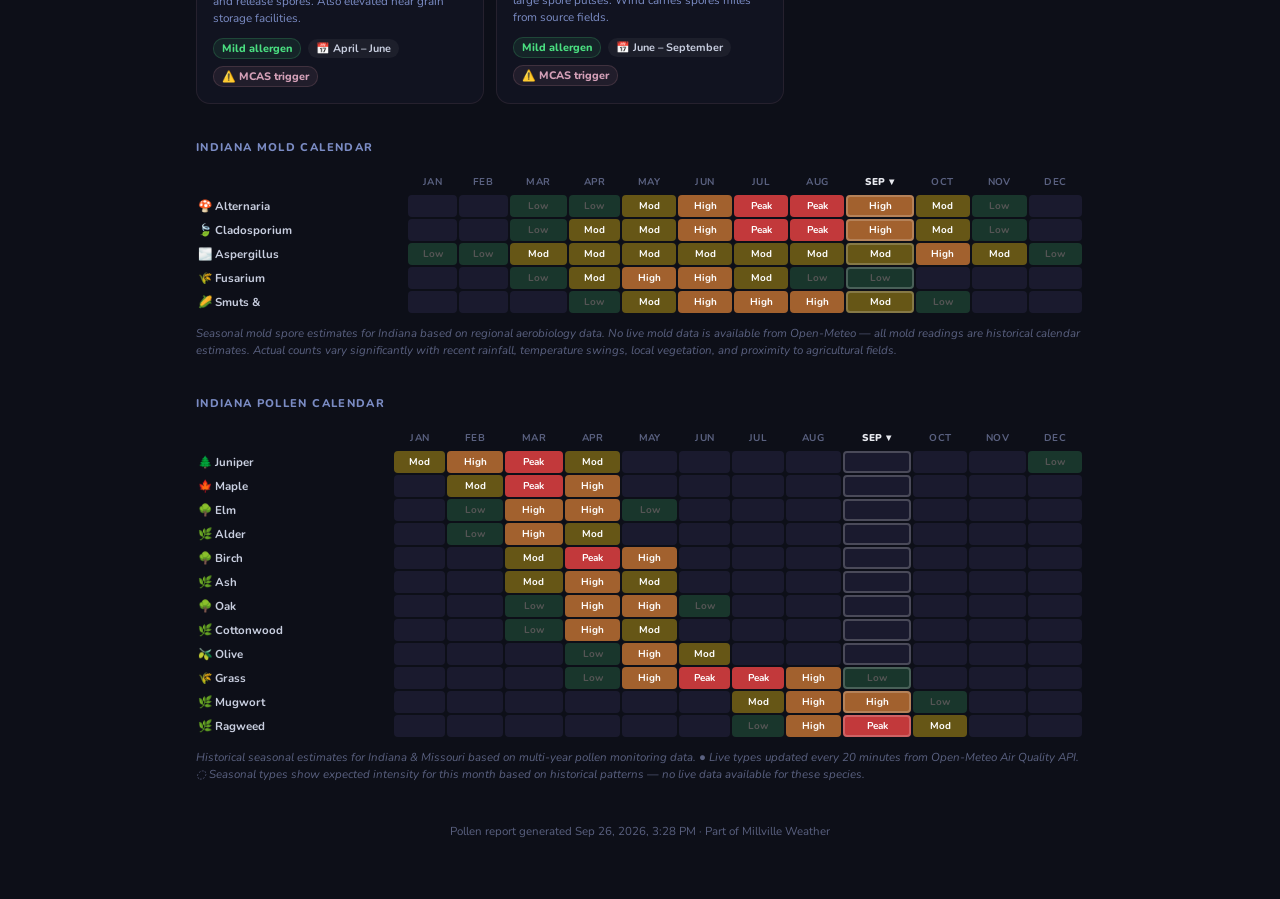
==== commit e8f6b3e5: "Weather update 2026-09-26T19:28:45.864Z" ====
--- a/pollen.html
+++ b/pollen.html
@@ -123,7 +123,7 @@
         <div class="gauge-lbl" style="color:#4ade80">Low</div>
       </div>
     </div>
-    <div class="updated-sub">Updated Sep 26, 2026, 3:08 PM</div>
+    <div class="updated-sub">Updated Sep 26, 2026, 3:28 PM</div>
 
     <div class="predom-label" style="margin-top:20px">No significant allergens active</div>
   </div>
@@ -333,7 +333,7 @@
   </div>
   <div class="cal-note">Historical seasonal estimates for Indiana &amp; Missouri based on multi-year pollen monitoring data. ● Live types updated every 20 minutes from Open-Meteo Air Quality API. ◌ Seasonal types show expected intensity for this month based on historical patterns — no live data available for these species.</div>
 
-  <div class="page-footer">Pollen report generated Sep 26, 2026, 3:08 PM · Part of Millville Weather</div>
+  <div class="page-footer">Pollen report generated Sep 26, 2026, 3:28 PM · Part of Millville Weather</div>
 
 </div>
 </body>
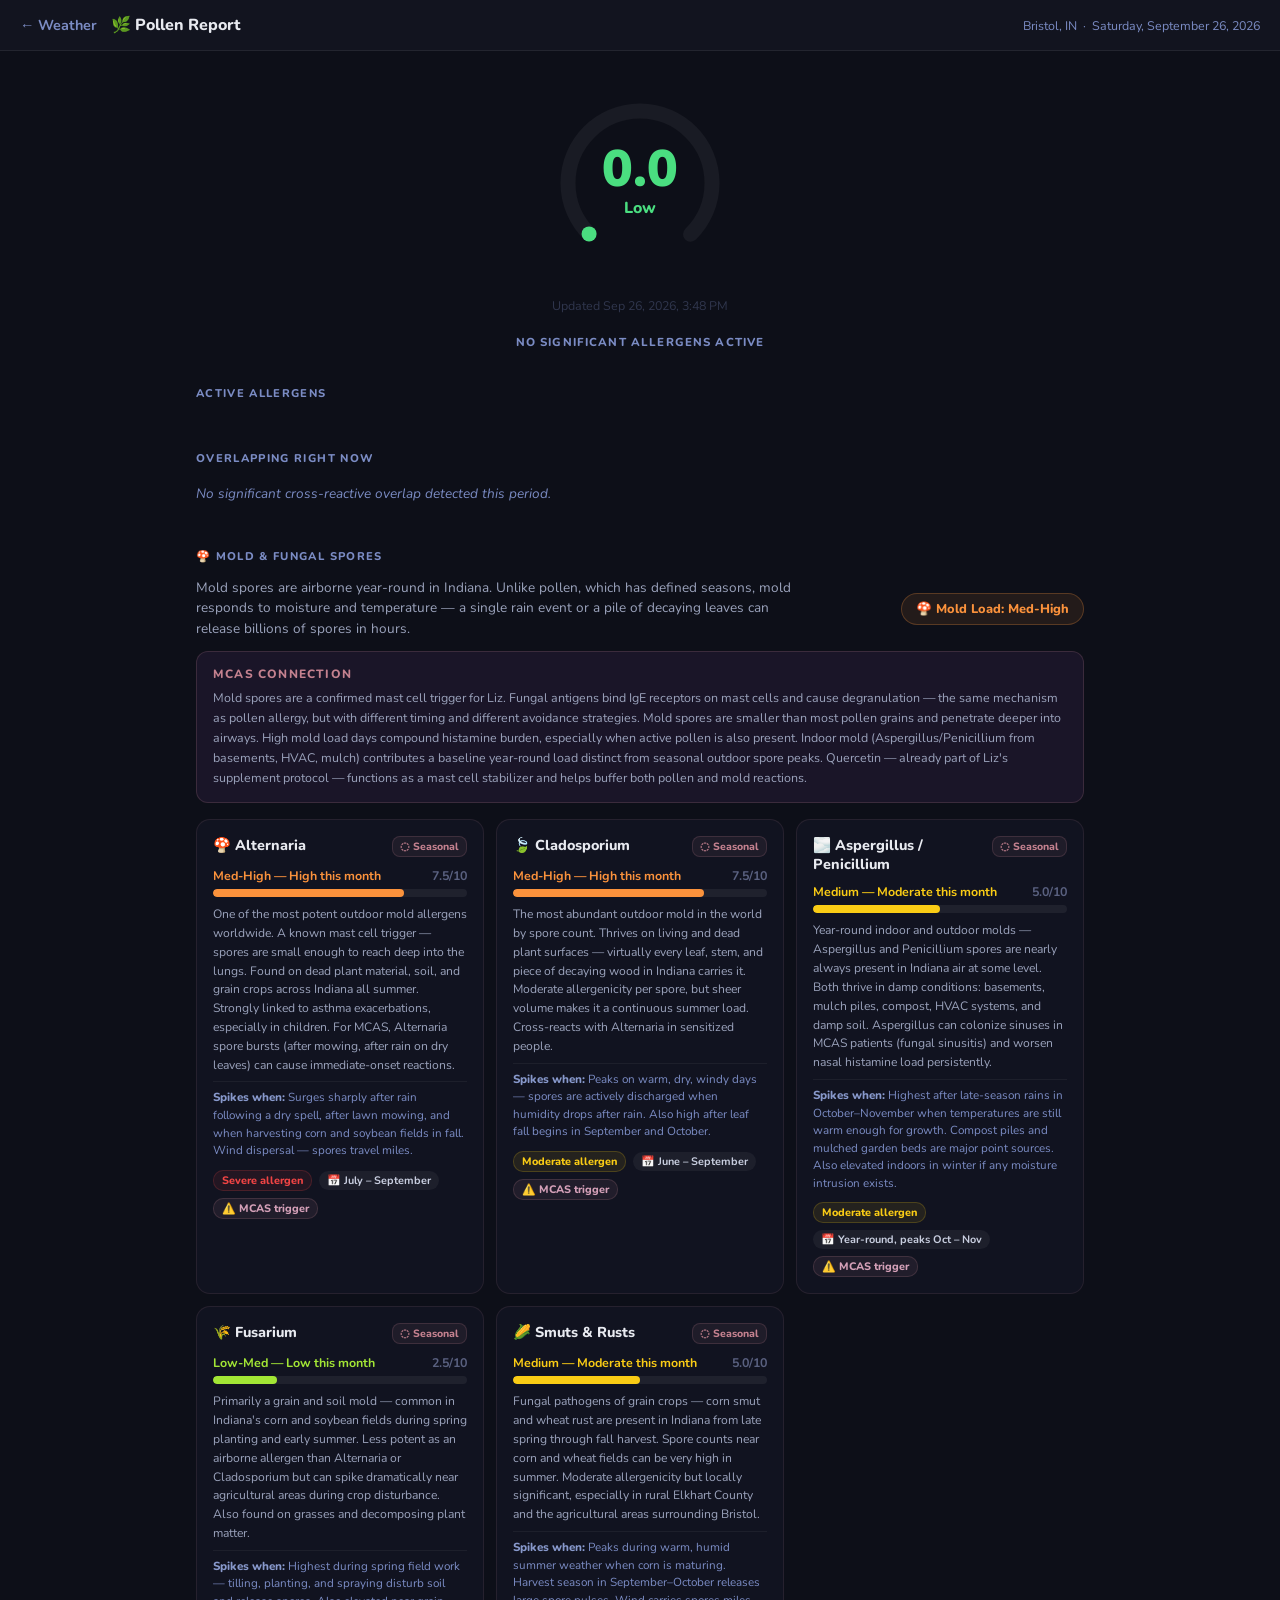
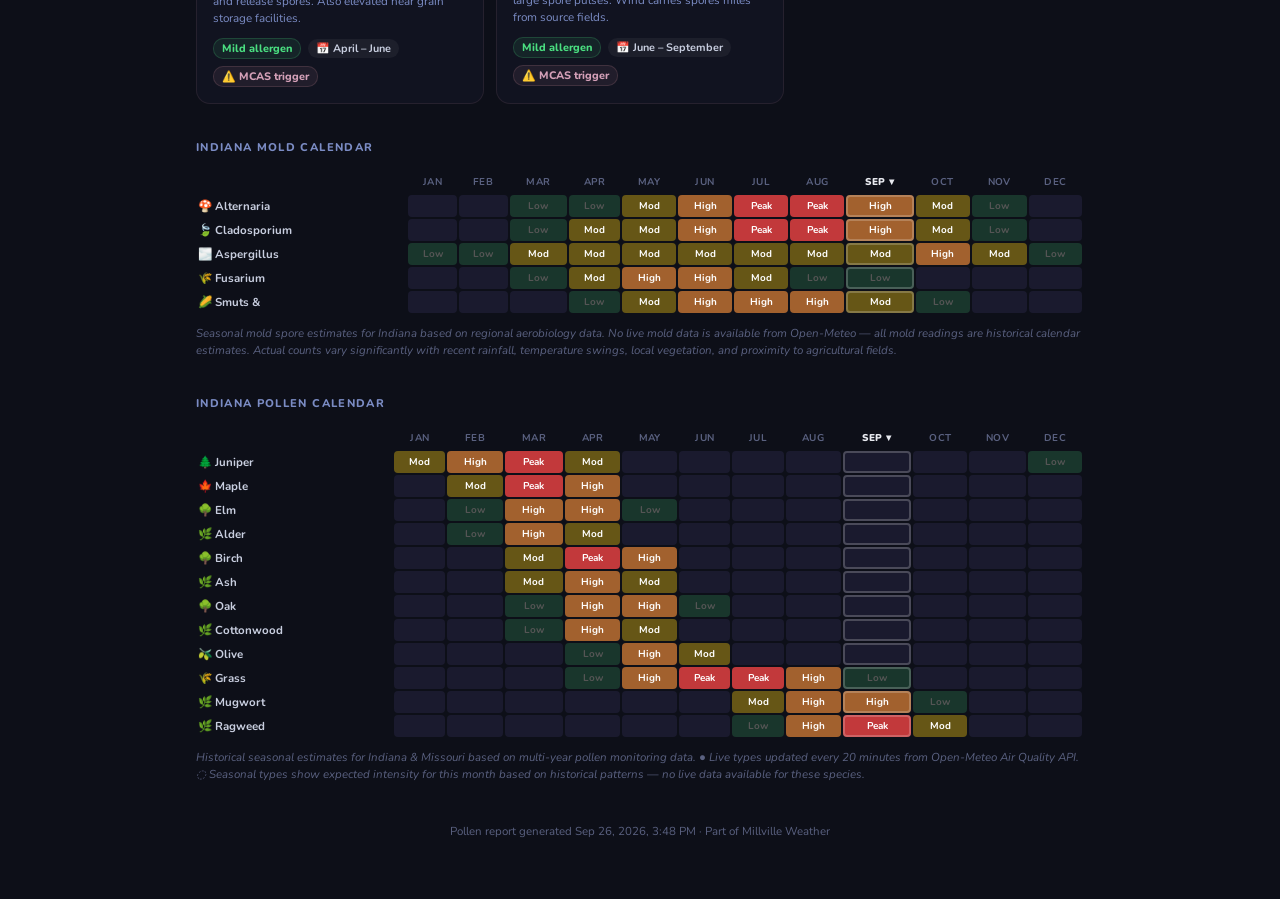
==== commit 385ba01b: "Weather update 2026-09-26T19:48:46.041Z" ====
--- a/pollen.html
+++ b/pollen.html
@@ -123,7 +123,7 @@
         <div class="gauge-lbl" style="color:#4ade80">Low</div>
       </div>
     </div>
-    <div class="updated-sub">Updated Sep 26, 2026, 3:28 PM</div>
+    <div class="updated-sub">Updated Sep 26, 2026, 3:48 PM</div>
 
     <div class="predom-label" style="margin-top:20px">No significant allergens active</div>
   </div>
@@ -333,7 +333,7 @@
   </div>
   <div class="cal-note">Historical seasonal estimates for Indiana &amp; Missouri based on multi-year pollen monitoring data. ● Live types updated every 20 minutes from Open-Meteo Air Quality API. ◌ Seasonal types show expected intensity for this month based on historical patterns — no live data available for these species.</div>
 
-  <div class="page-footer">Pollen report generated Sep 26, 2026, 3:28 PM · Part of Millville Weather</div>
+  <div class="page-footer">Pollen report generated Sep 26, 2026, 3:48 PM · Part of Millville Weather</div>
 
 </div>
 </body>
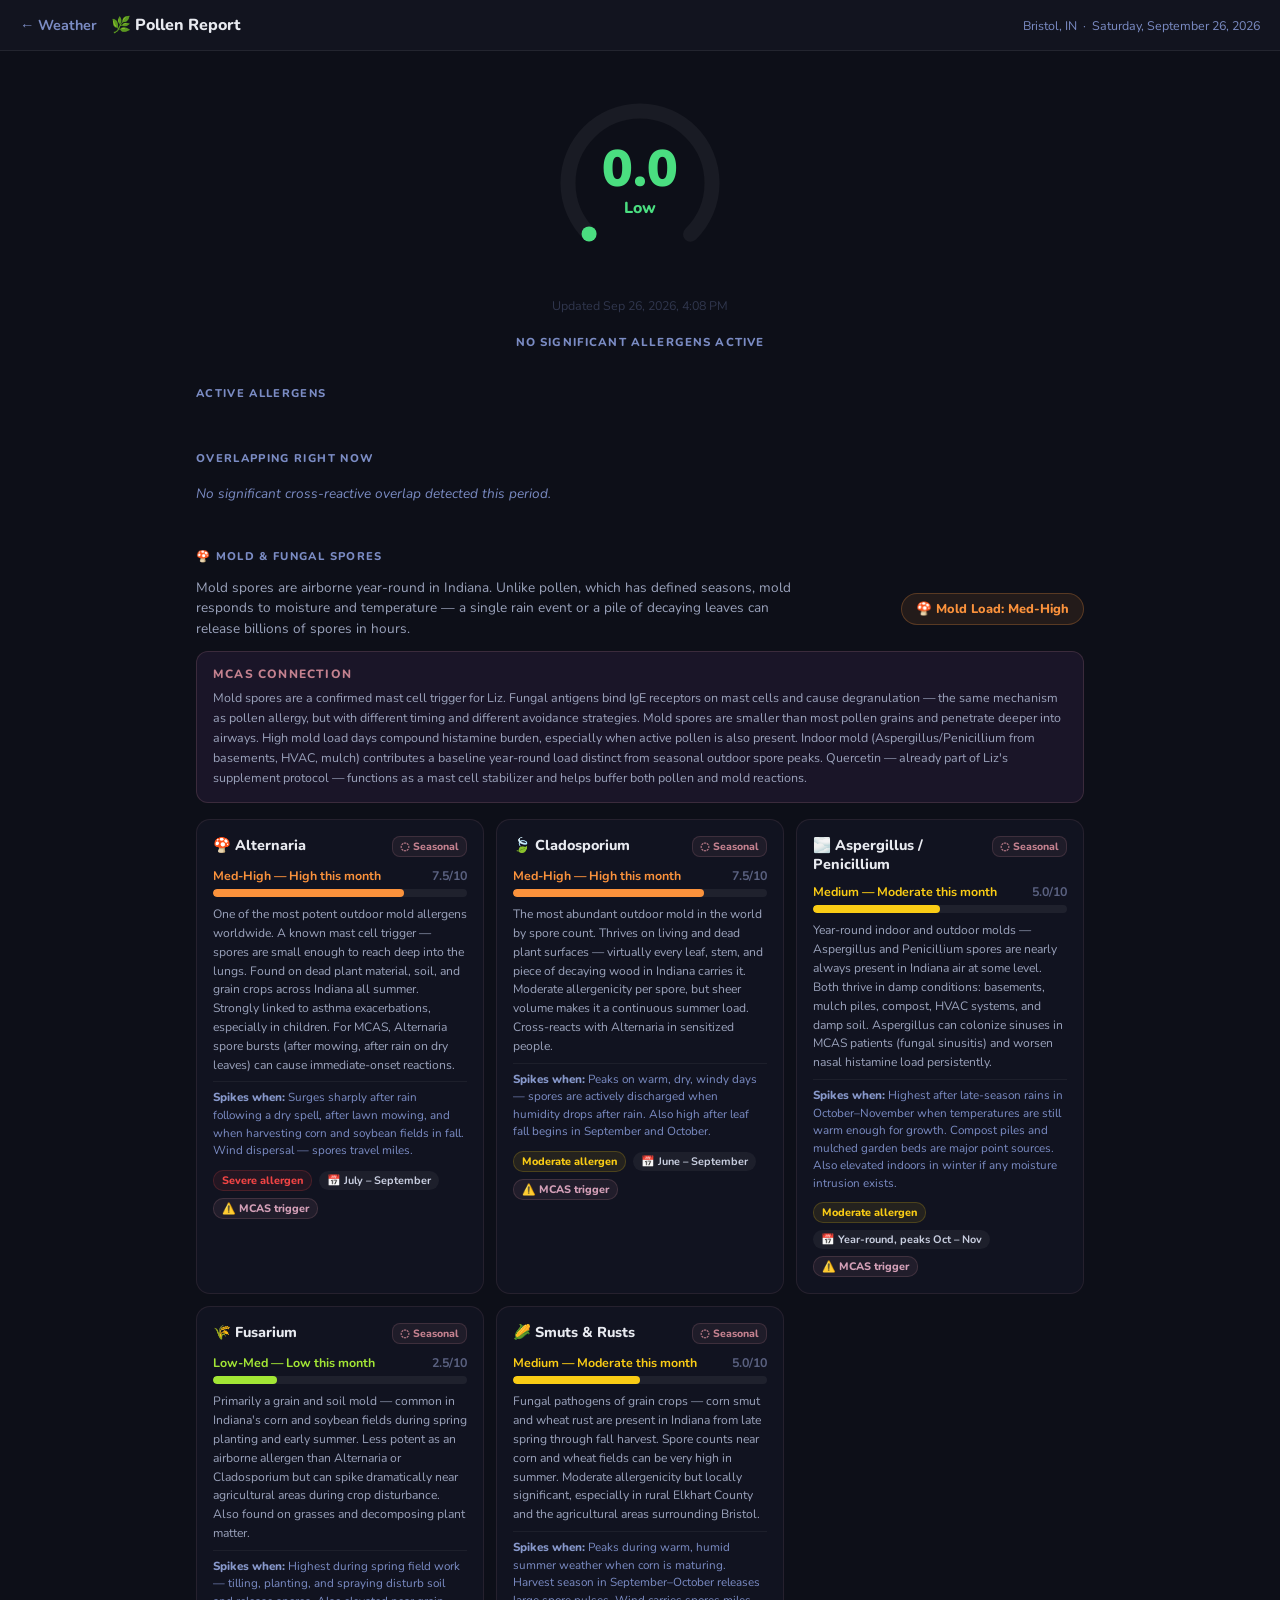
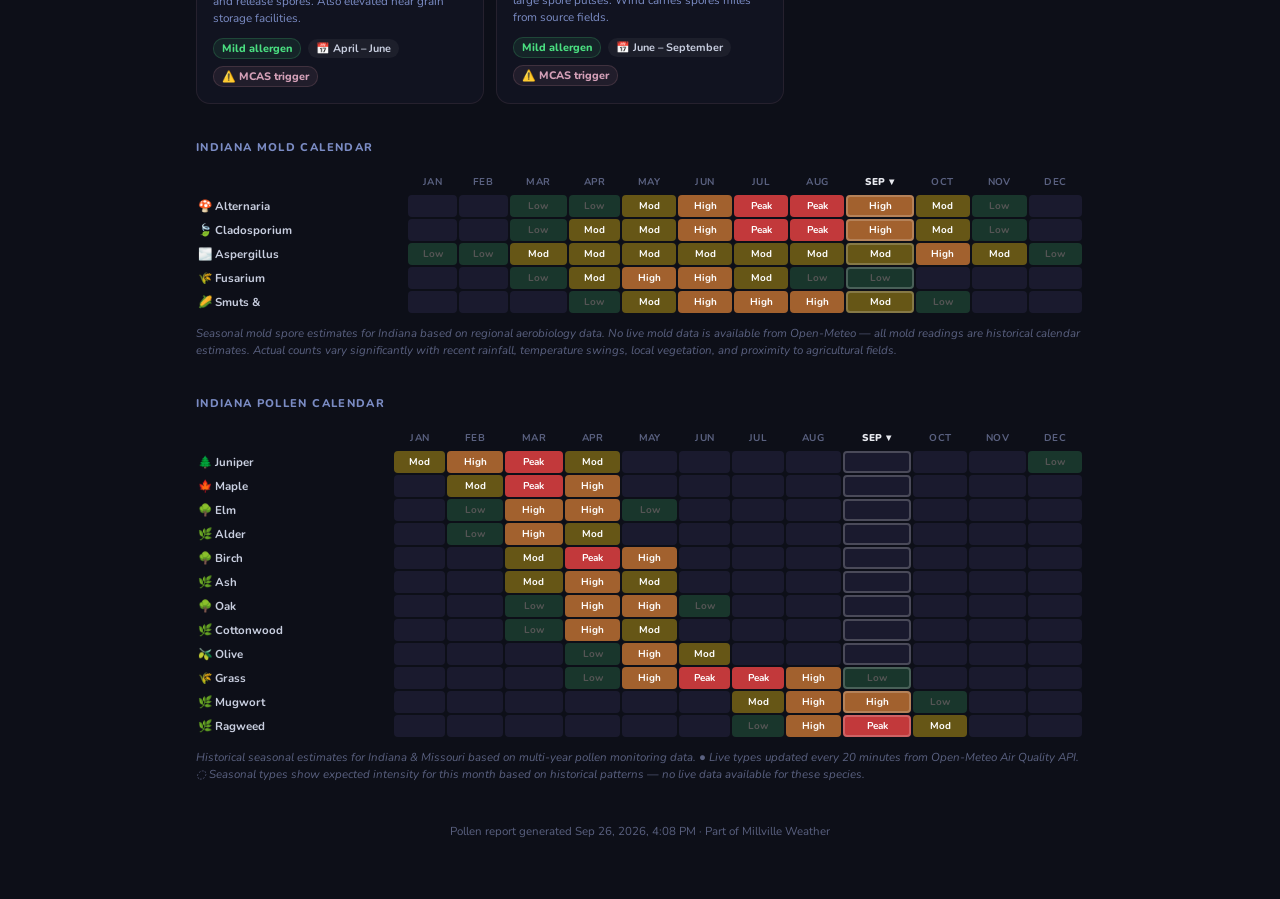
==== commit d744f514: "Weather update 2026-09-26T20:08:45.974Z" ====
--- a/pollen.html
+++ b/pollen.html
@@ -123,7 +123,7 @@
         <div class="gauge-lbl" style="color:#4ade80">Low</div>
       </div>
     </div>
-    <div class="updated-sub">Updated Sep 26, 2026, 3:48 PM</div>
+    <div class="updated-sub">Updated Sep 26, 2026, 4:08 PM</div>
 
     <div class="predom-label" style="margin-top:20px">No significant allergens active</div>
   </div>
@@ -333,7 +333,7 @@
   </div>
   <div class="cal-note">Historical seasonal estimates for Indiana &amp; Missouri based on multi-year pollen monitoring data. ● Live types updated every 20 minutes from Open-Meteo Air Quality API. ◌ Seasonal types show expected intensity for this month based on historical patterns — no live data available for these species.</div>
 
-  <div class="page-footer">Pollen report generated Sep 26, 2026, 3:48 PM · Part of Millville Weather</div>
+  <div class="page-footer">Pollen report generated Sep 26, 2026, 4:08 PM · Part of Millville Weather</div>
 
 </div>
 </body>
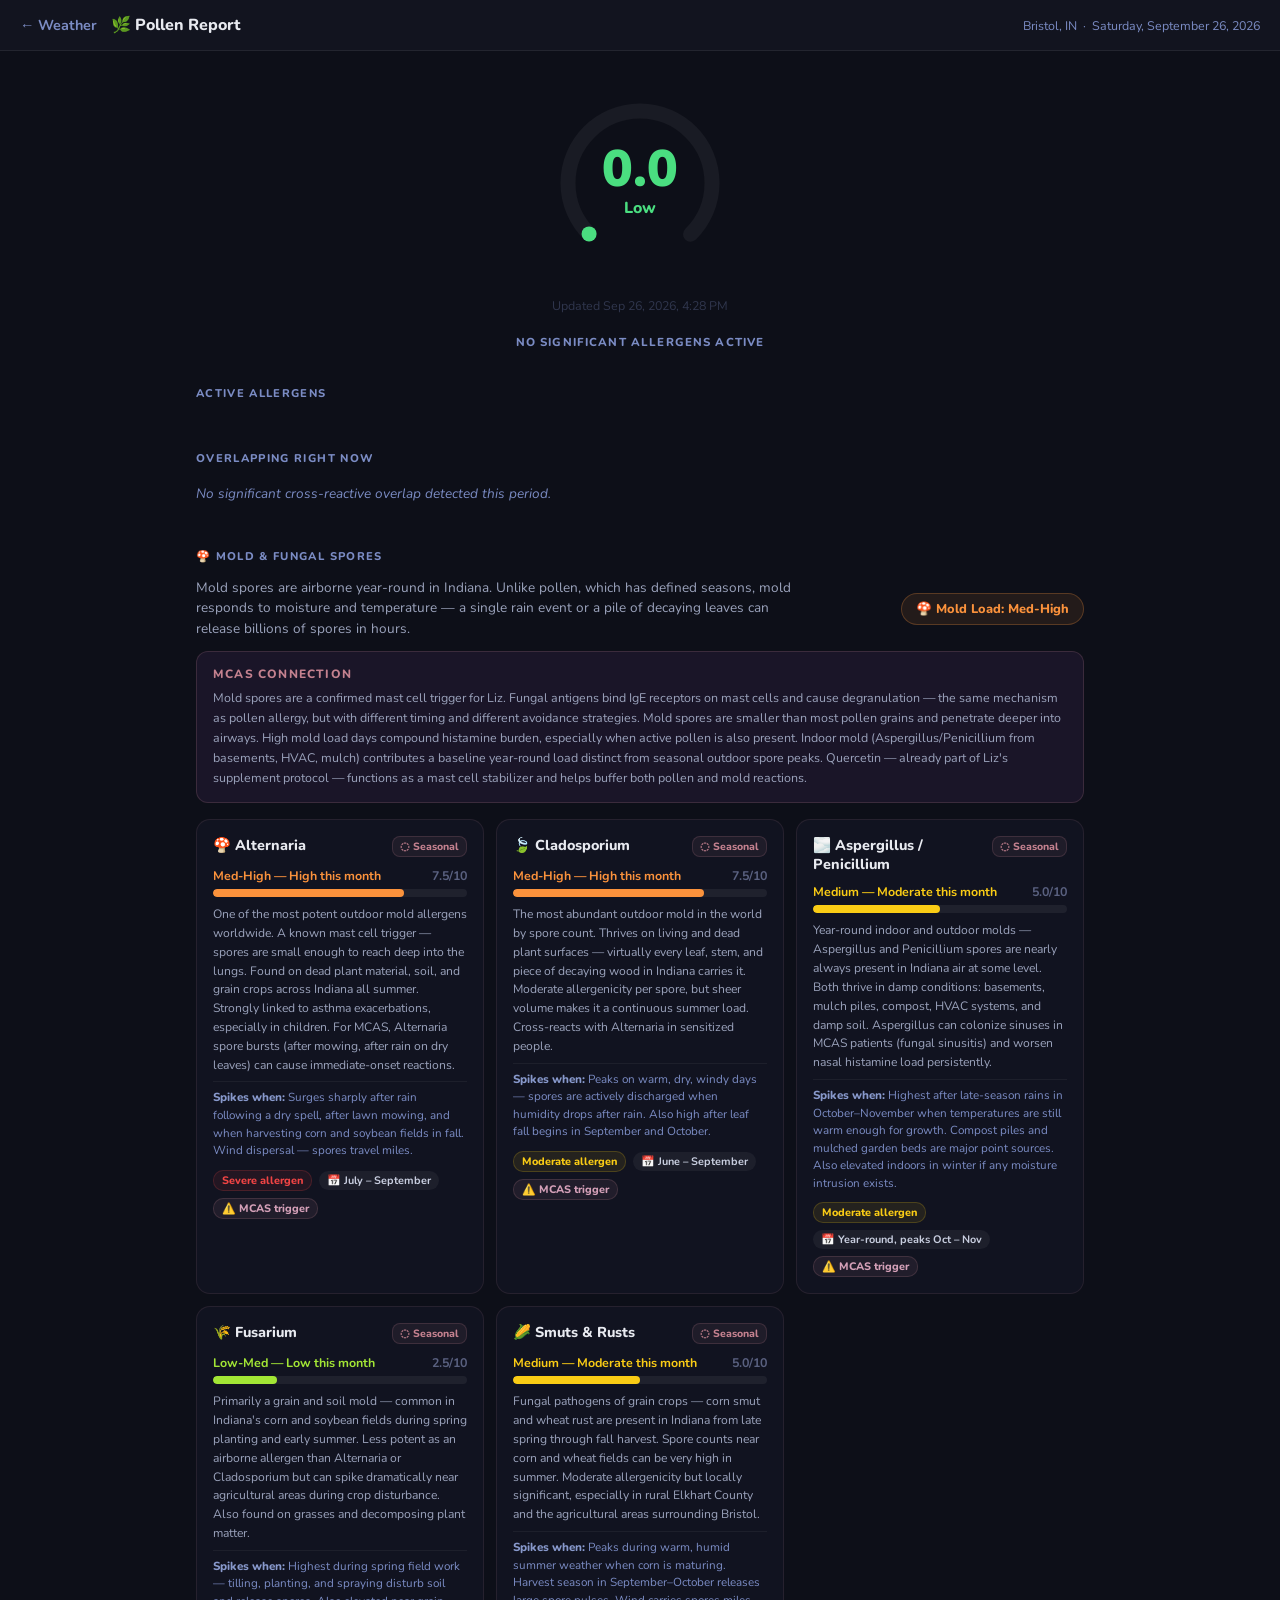
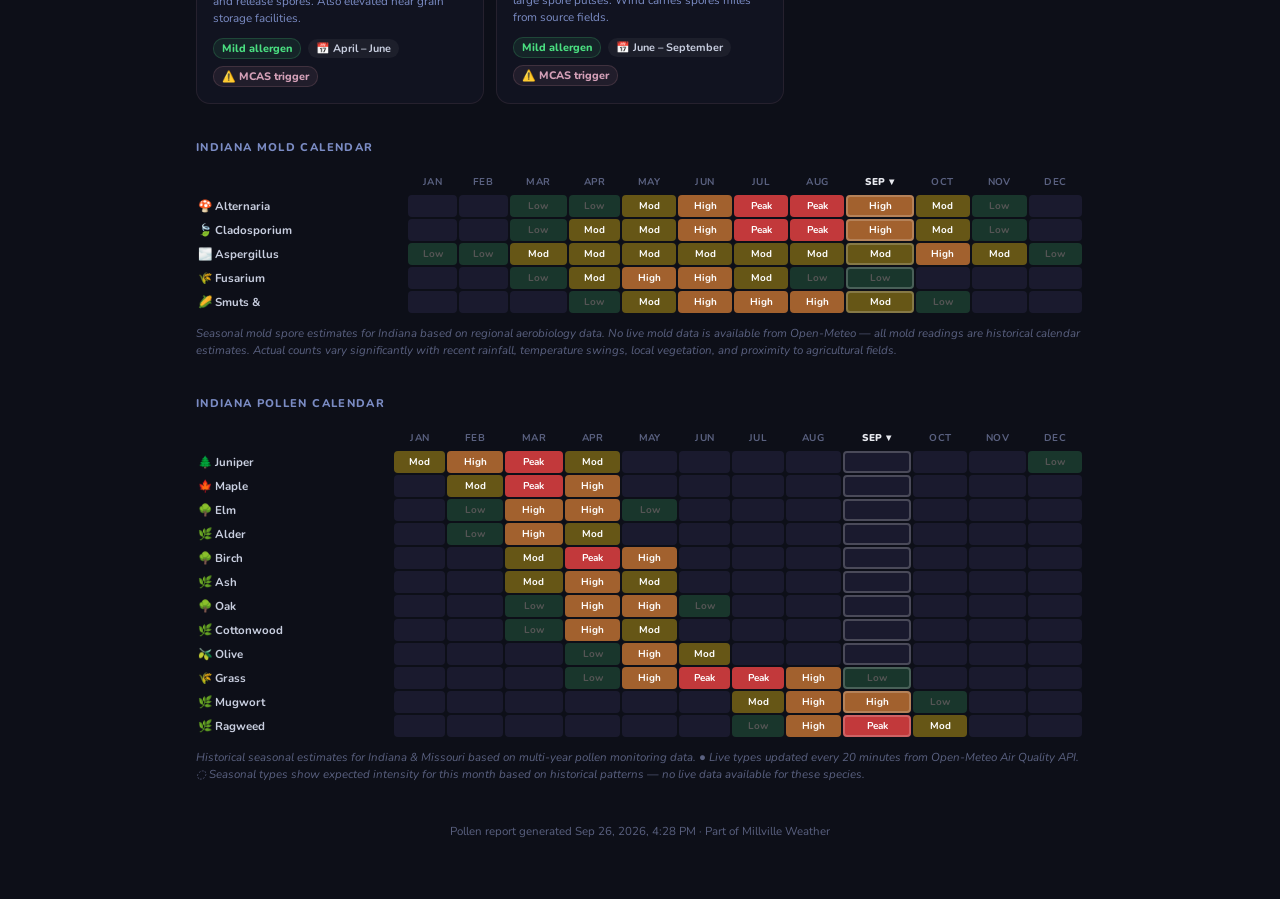
==== commit 68bc1b1a: "Weather update 2026-09-26T20:28:45.935Z" ====
--- a/pollen.html
+++ b/pollen.html
@@ -123,7 +123,7 @@
         <div class="gauge-lbl" style="color:#4ade80">Low</div>
       </div>
     </div>
-    <div class="updated-sub">Updated Sep 26, 2026, 4:08 PM</div>
+    <div class="updated-sub">Updated Sep 26, 2026, 4:28 PM</div>
 
     <div class="predom-label" style="margin-top:20px">No significant allergens active</div>
   </div>
@@ -333,7 +333,7 @@
   </div>
   <div class="cal-note">Historical seasonal estimates for Indiana &amp; Missouri based on multi-year pollen monitoring data. ● Live types updated every 20 minutes from Open-Meteo Air Quality API. ◌ Seasonal types show expected intensity for this month based on historical patterns — no live data available for these species.</div>
 
-  <div class="page-footer">Pollen report generated Sep 26, 2026, 4:08 PM · Part of Millville Weather</div>
+  <div class="page-footer">Pollen report generated Sep 26, 2026, 4:28 PM · Part of Millville Weather</div>
 
 </div>
 </body>
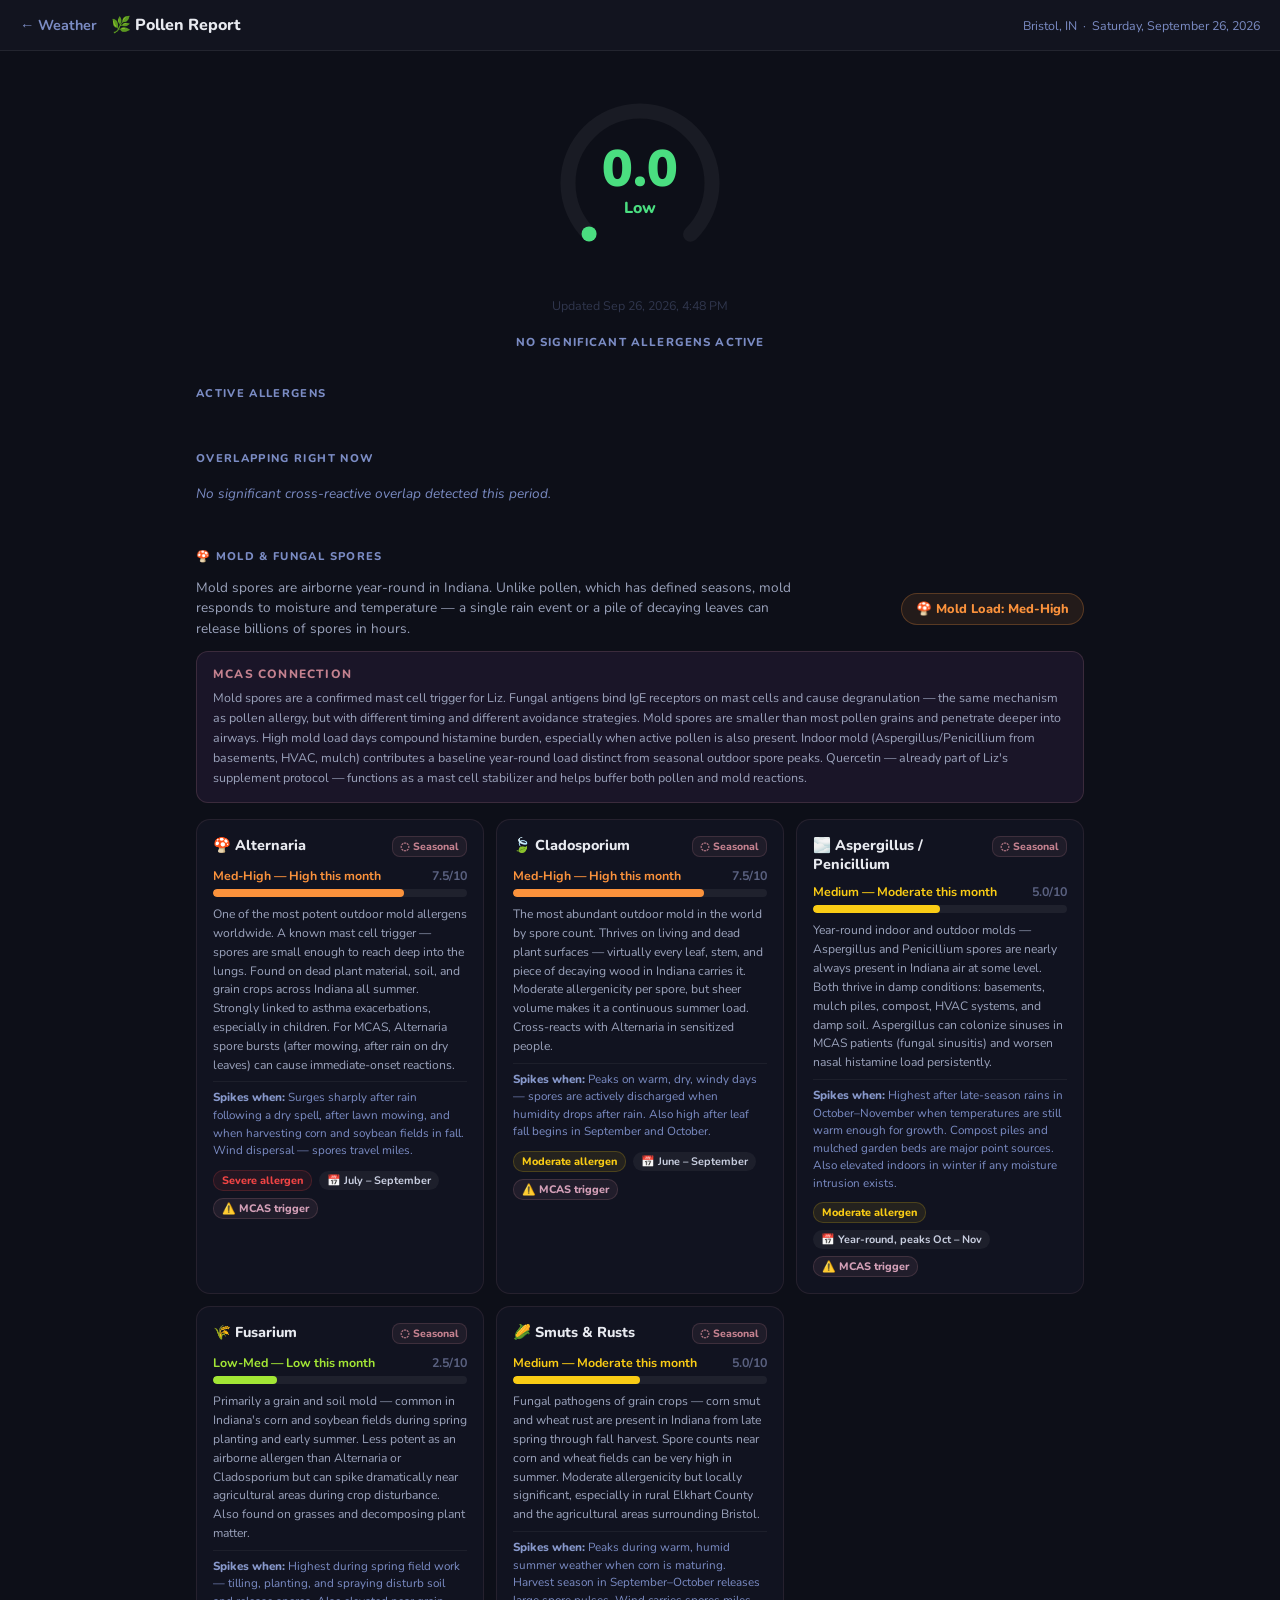
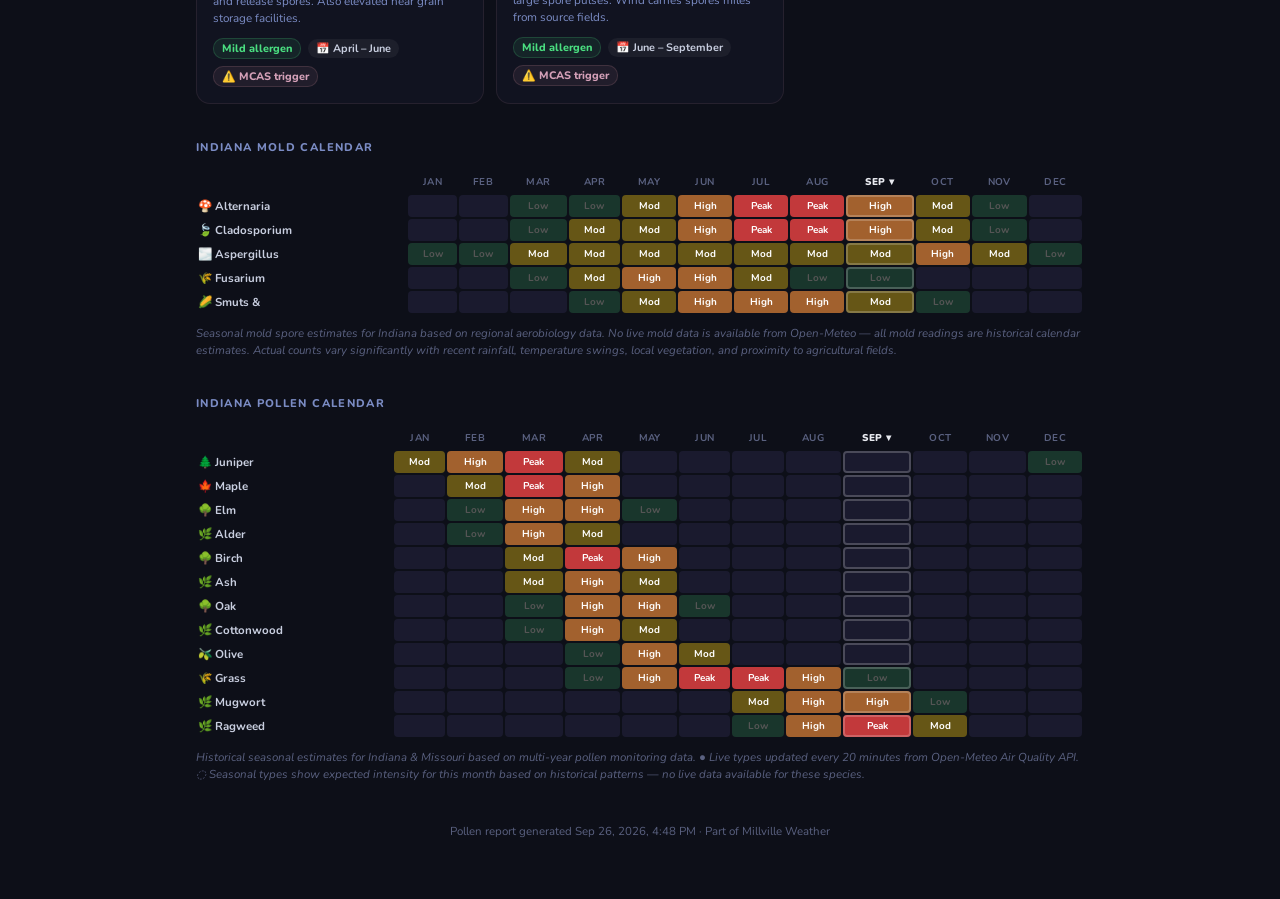
==== commit c4682553: "Weather update 2026-09-26T20:48:45.929Z" ====
--- a/pollen.html
+++ b/pollen.html
@@ -123,7 +123,7 @@
         <div class="gauge-lbl" style="color:#4ade80">Low</div>
       </div>
     </div>
-    <div class="updated-sub">Updated Sep 26, 2026, 4:28 PM</div>
+    <div class="updated-sub">Updated Sep 26, 2026, 4:48 PM</div>
 
     <div class="predom-label" style="margin-top:20px">No significant allergens active</div>
   </div>
@@ -333,7 +333,7 @@
   </div>
   <div class="cal-note">Historical seasonal estimates for Indiana &amp; Missouri based on multi-year pollen monitoring data. ● Live types updated every 20 minutes from Open-Meteo Air Quality API. ◌ Seasonal types show expected intensity for this month based on historical patterns — no live data available for these species.</div>
 
-  <div class="page-footer">Pollen report generated Sep 26, 2026, 4:28 PM · Part of Millville Weather</div>
+  <div class="page-footer">Pollen report generated Sep 26, 2026, 4:48 PM · Part of Millville Weather</div>
 
 </div>
 </body>
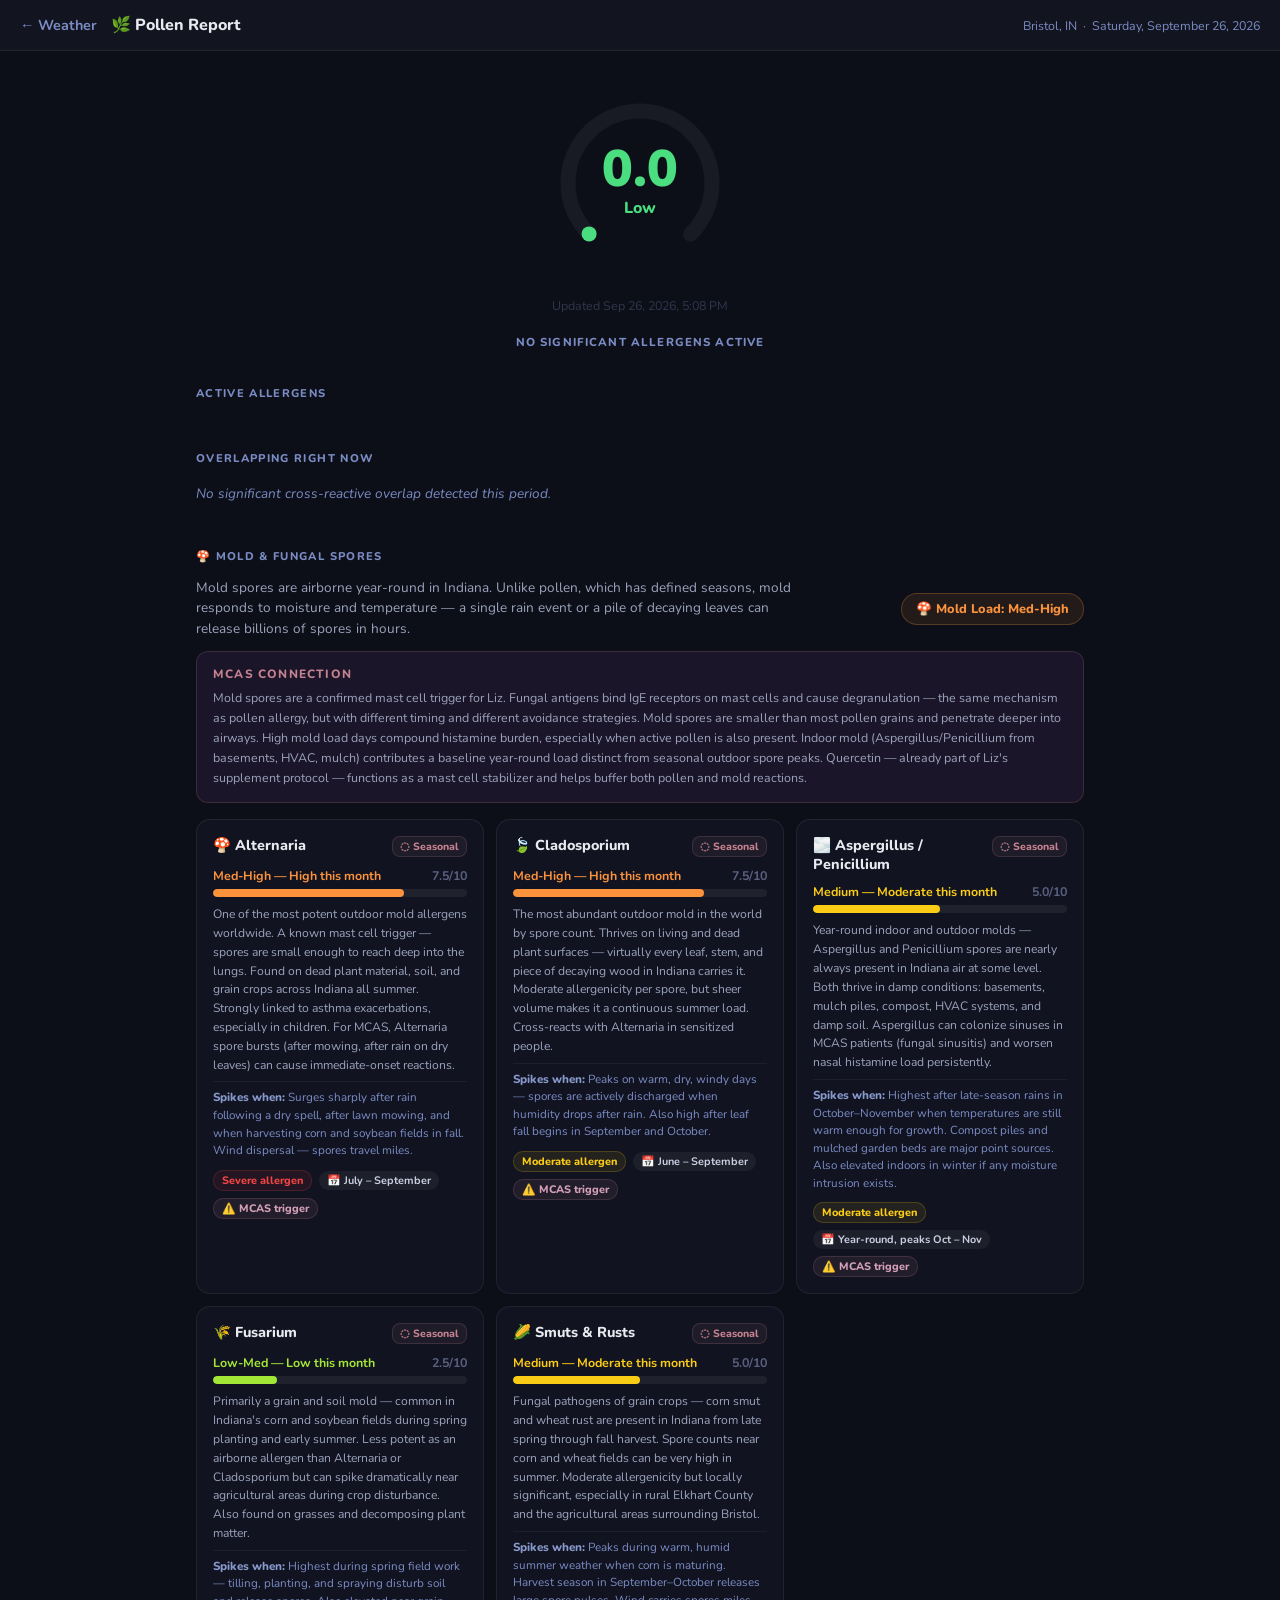
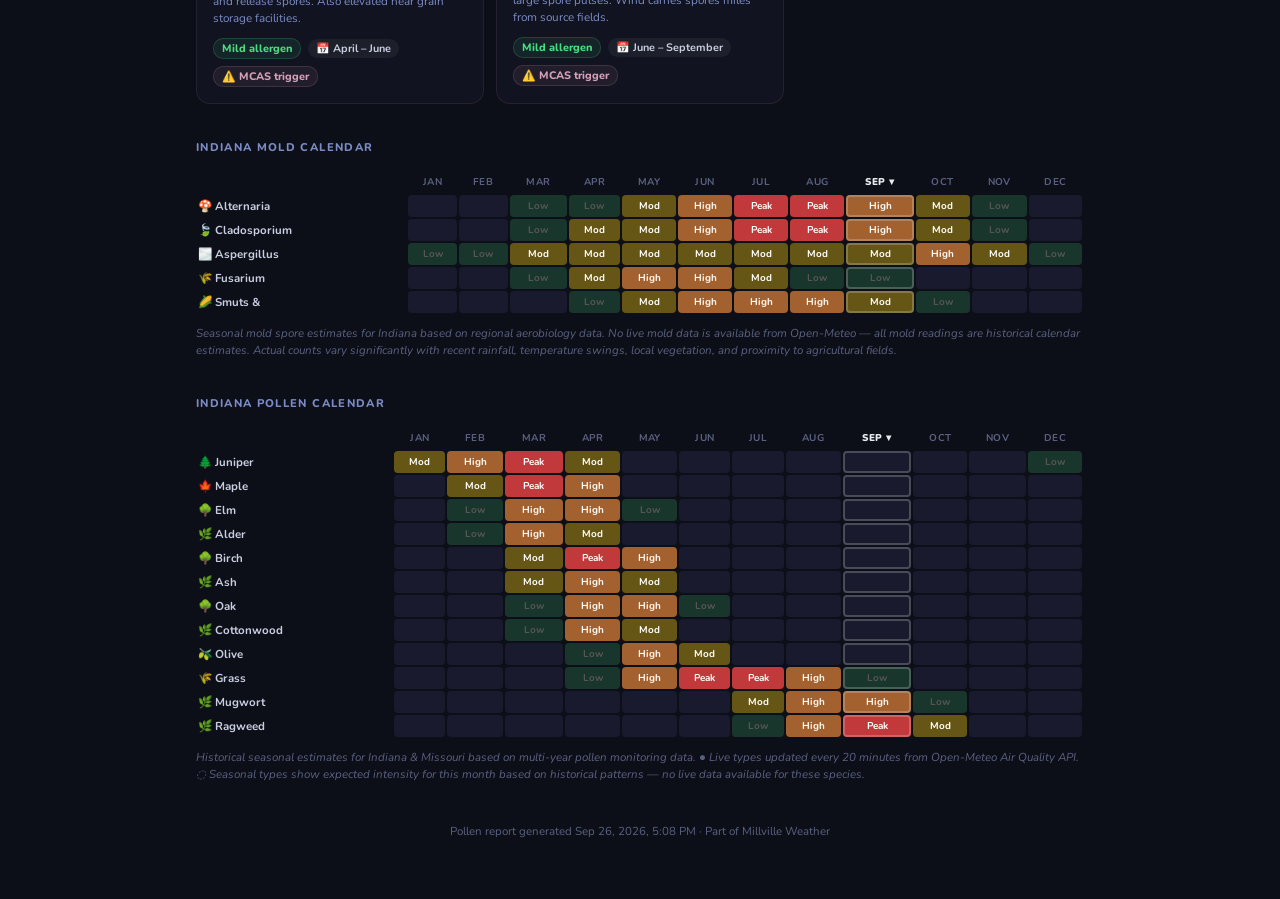
==== commit 7817269e: "Weather update 2026-09-26T21:08:46.384Z" ====
--- a/pollen.html
+++ b/pollen.html
@@ -123,7 +123,7 @@
         <div class="gauge-lbl" style="color:#4ade80">Low</div>
       </div>
     </div>
-    <div class="updated-sub">Updated Sep 26, 2026, 4:48 PM</div>
+    <div class="updated-sub">Updated Sep 26, 2026, 5:08 PM</div>
 
     <div class="predom-label" style="margin-top:20px">No significant allergens active</div>
   </div>
@@ -333,7 +333,7 @@
   </div>
   <div class="cal-note">Historical seasonal estimates for Indiana &amp; Missouri based on multi-year pollen monitoring data. ● Live types updated every 20 minutes from Open-Meteo Air Quality API. ◌ Seasonal types show expected intensity for this month based on historical patterns — no live data available for these species.</div>
 
-  <div class="page-footer">Pollen report generated Sep 26, 2026, 4:48 PM · Part of Millville Weather</div>
+  <div class="page-footer">Pollen report generated Sep 26, 2026, 5:08 PM · Part of Millville Weather</div>
 
 </div>
 </body>
